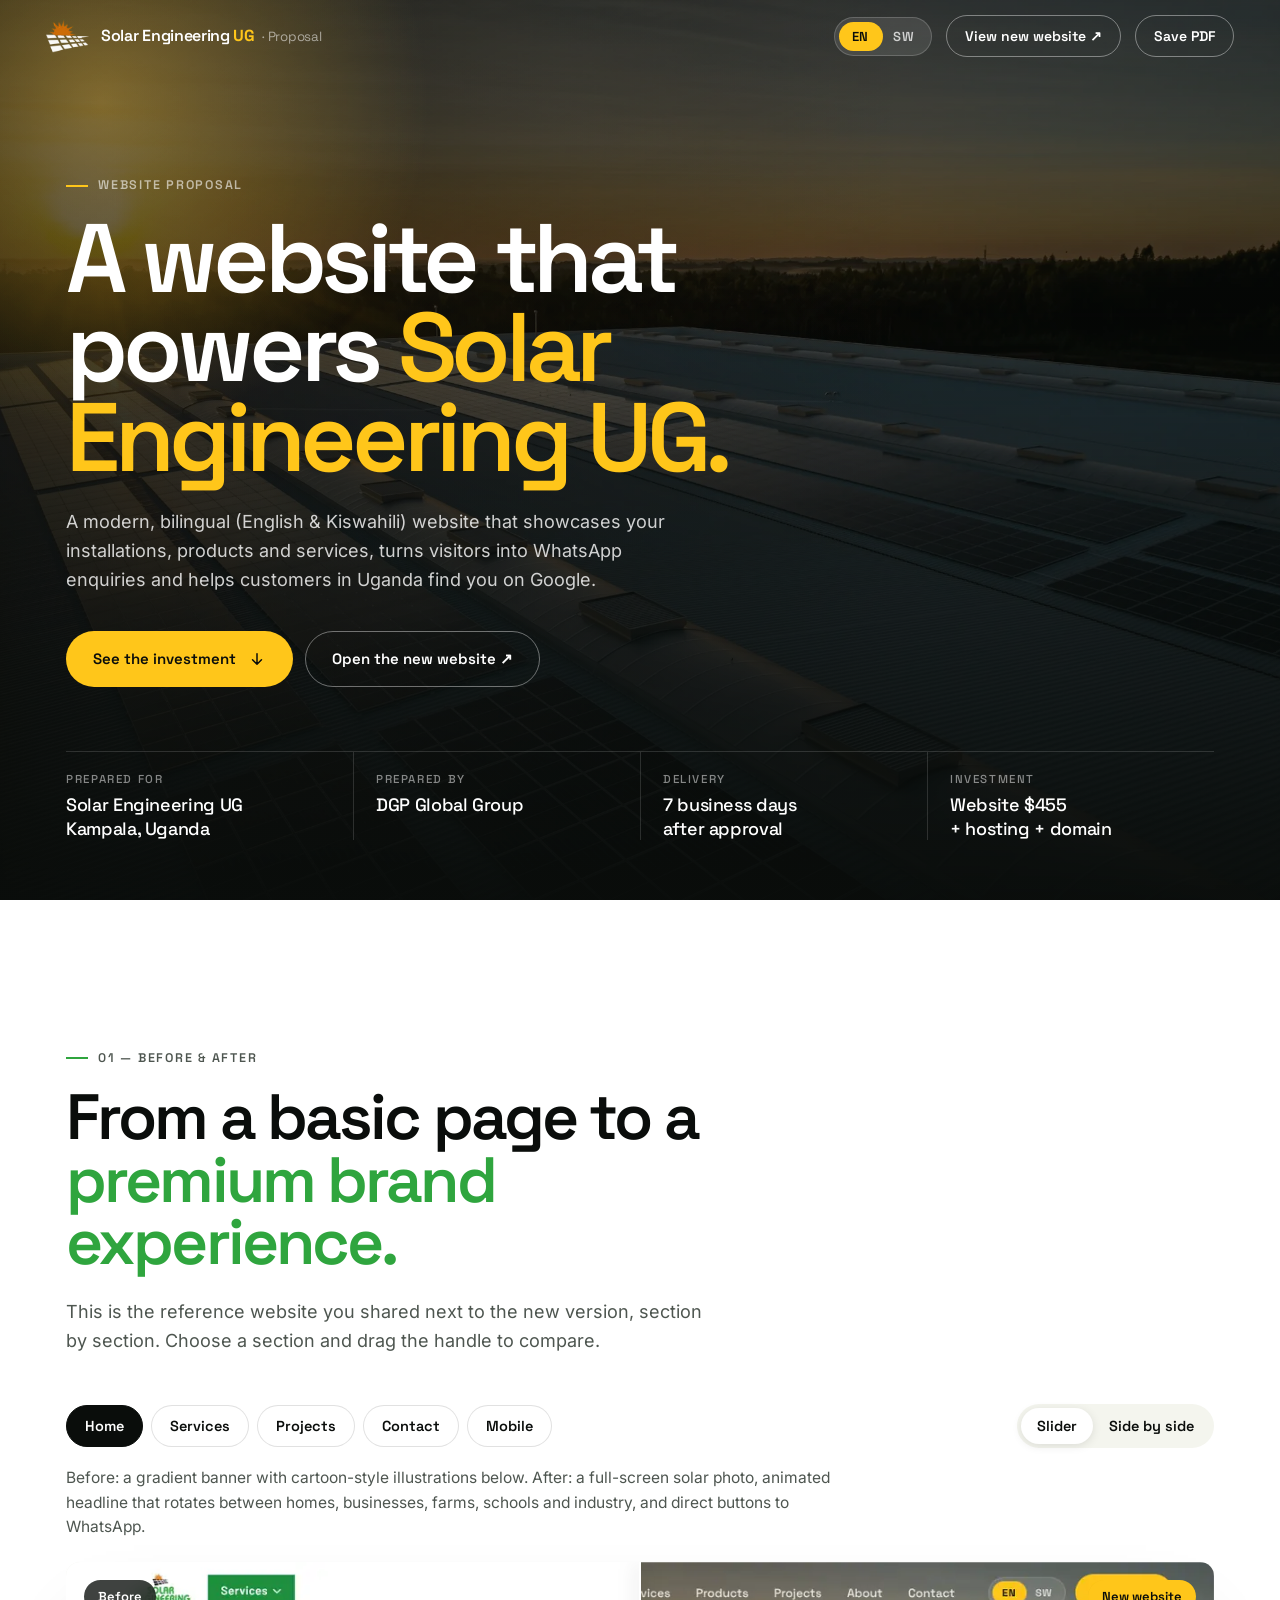
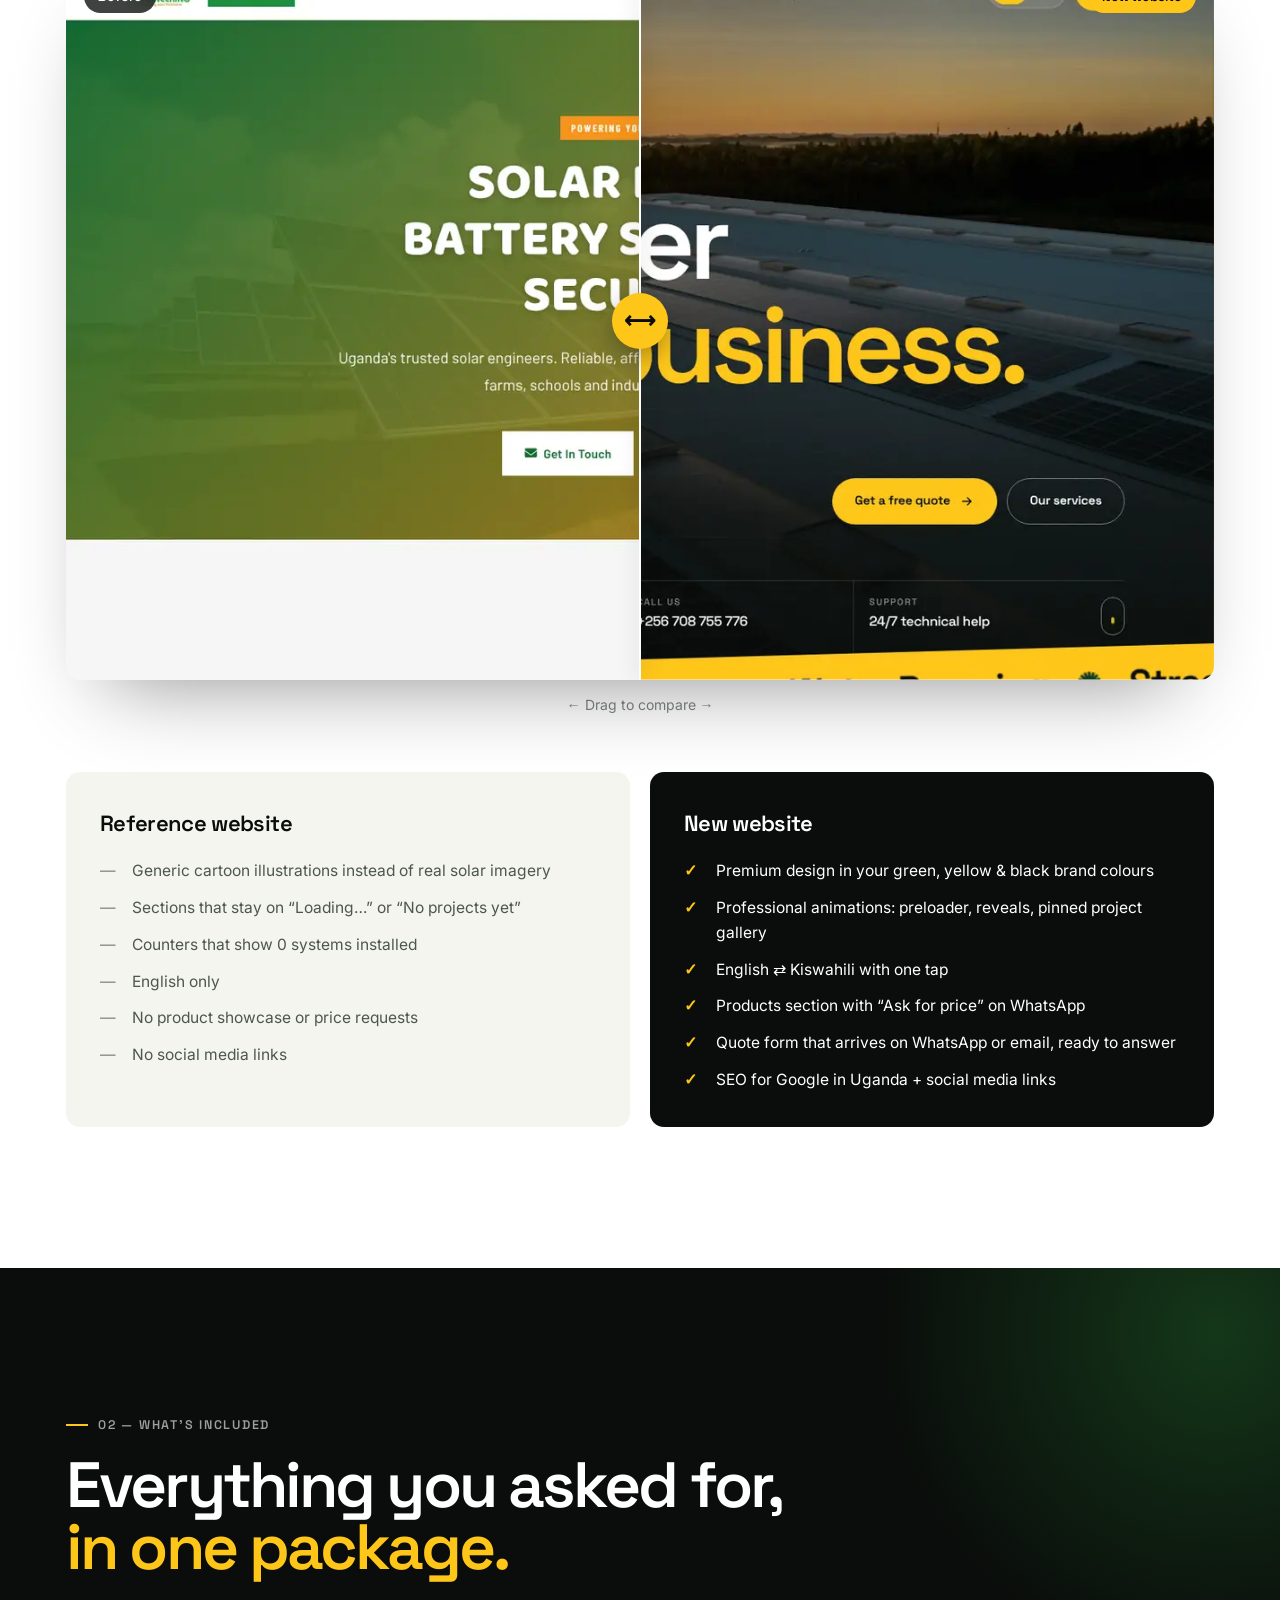
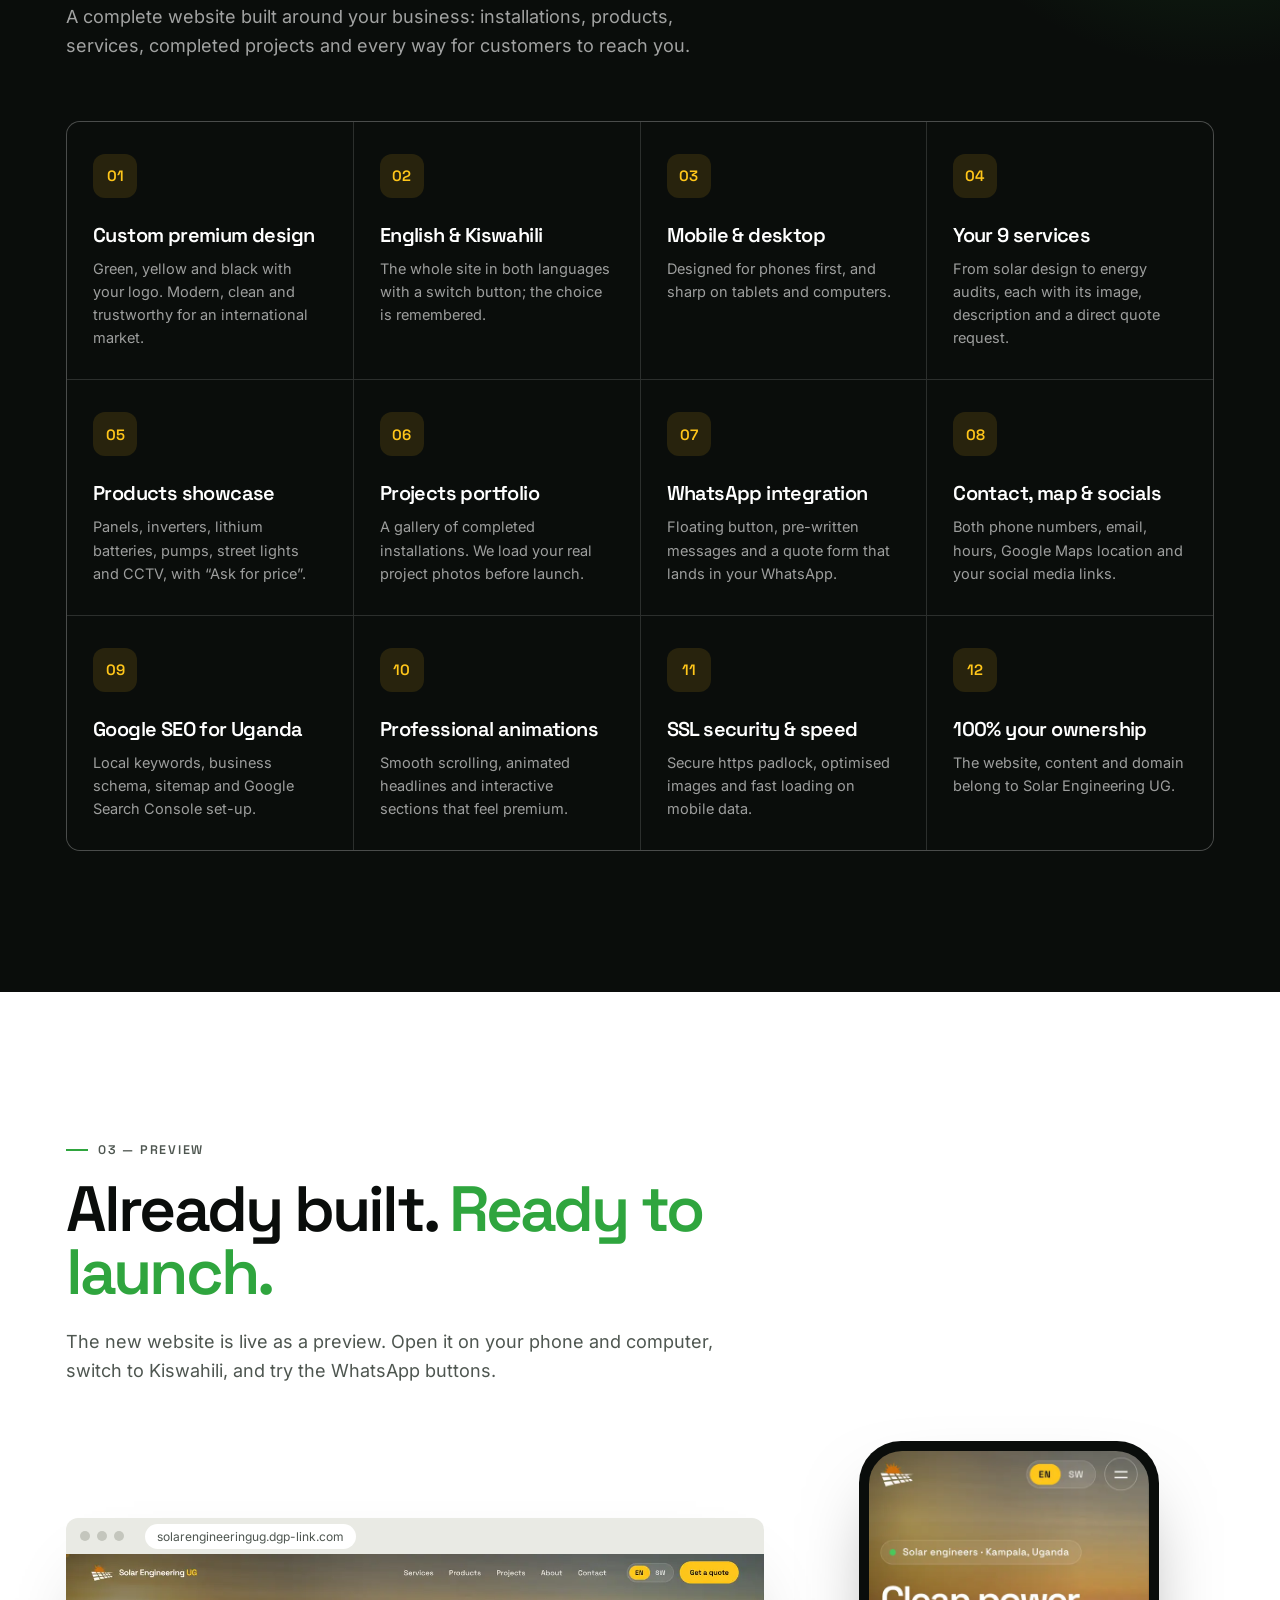
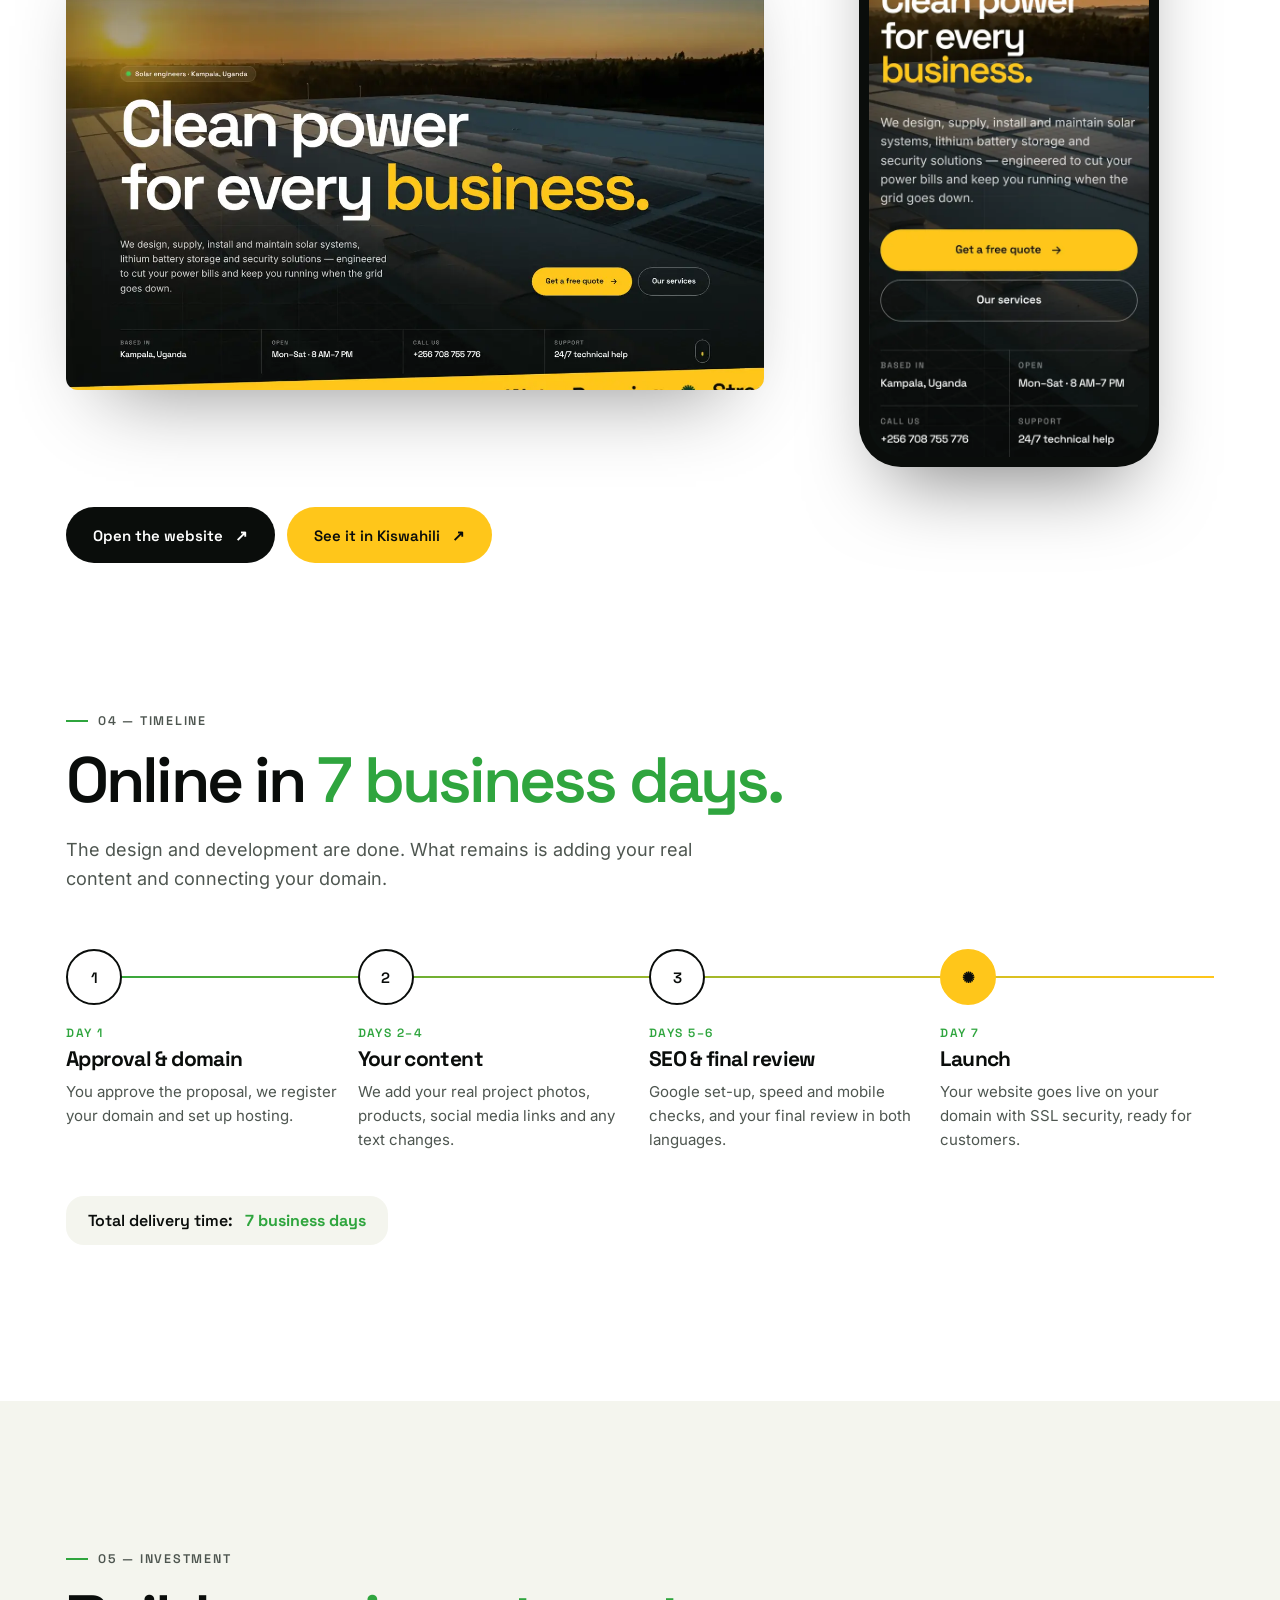
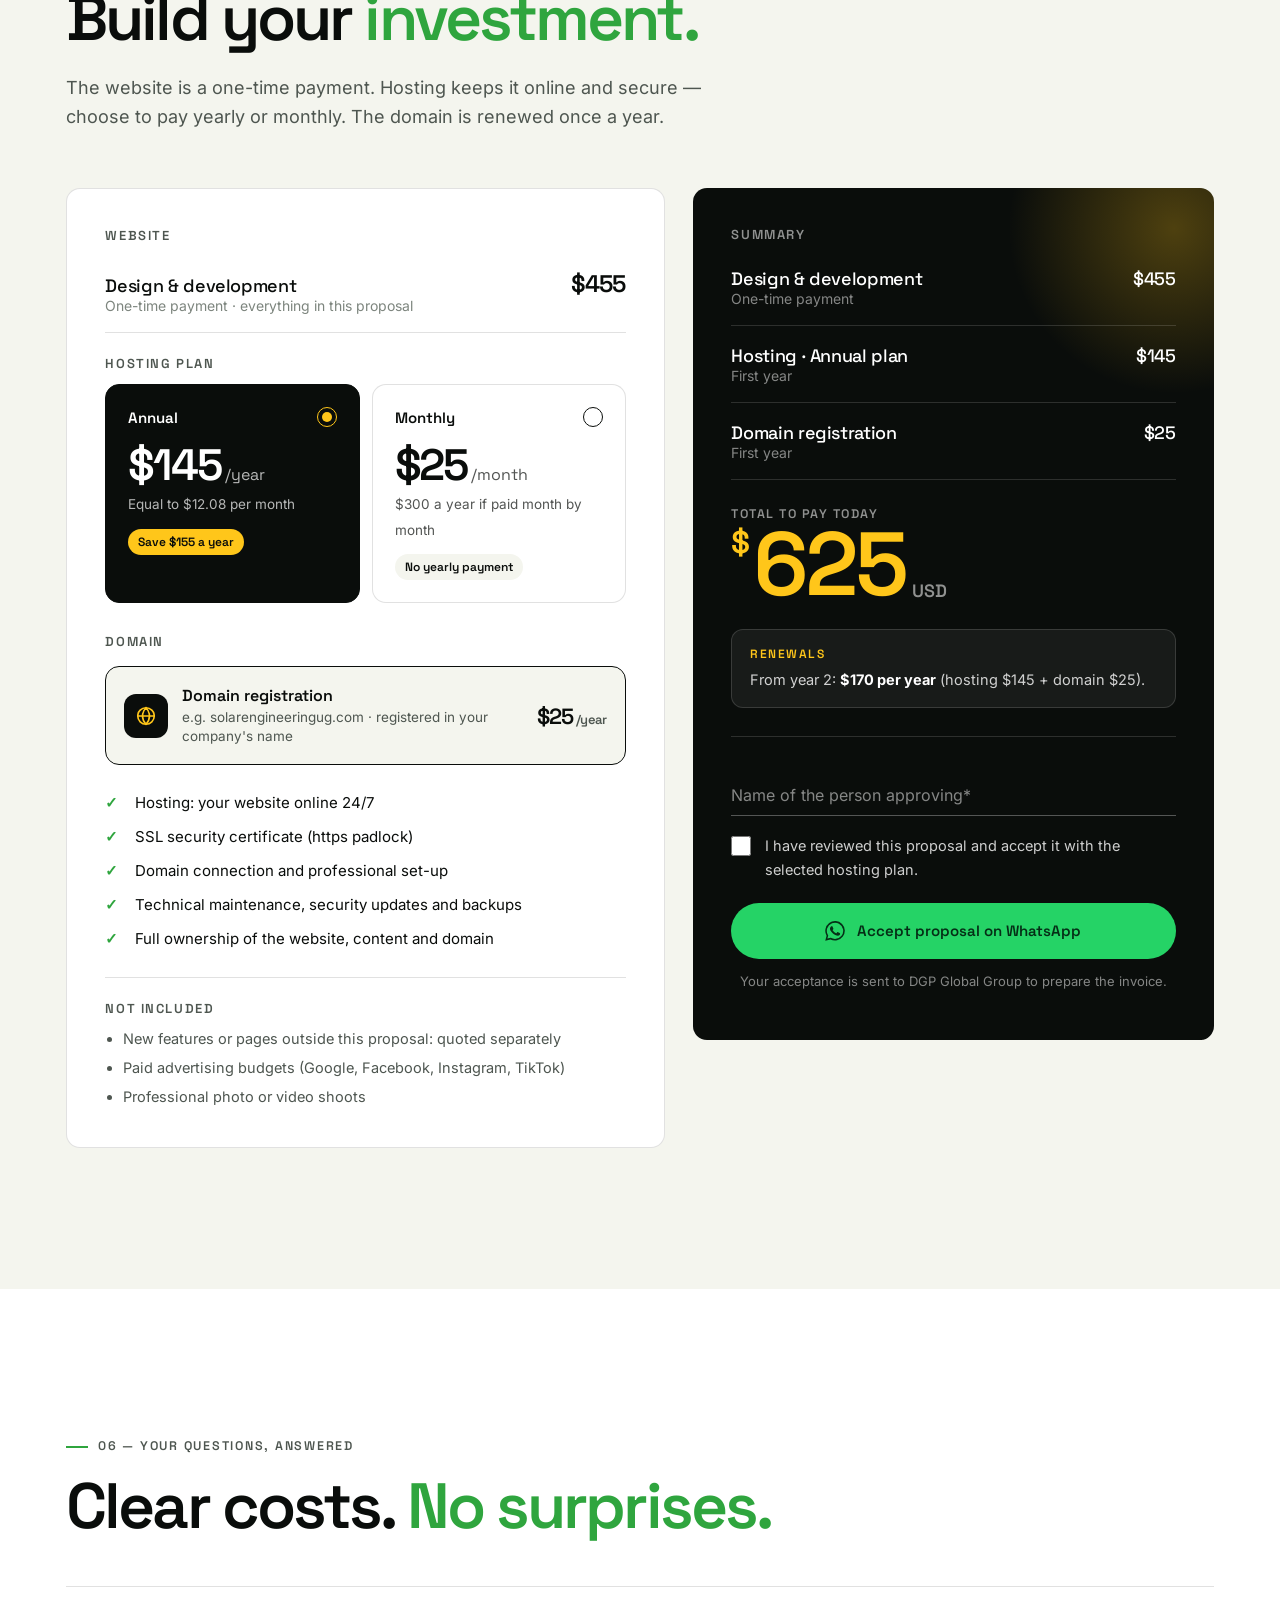
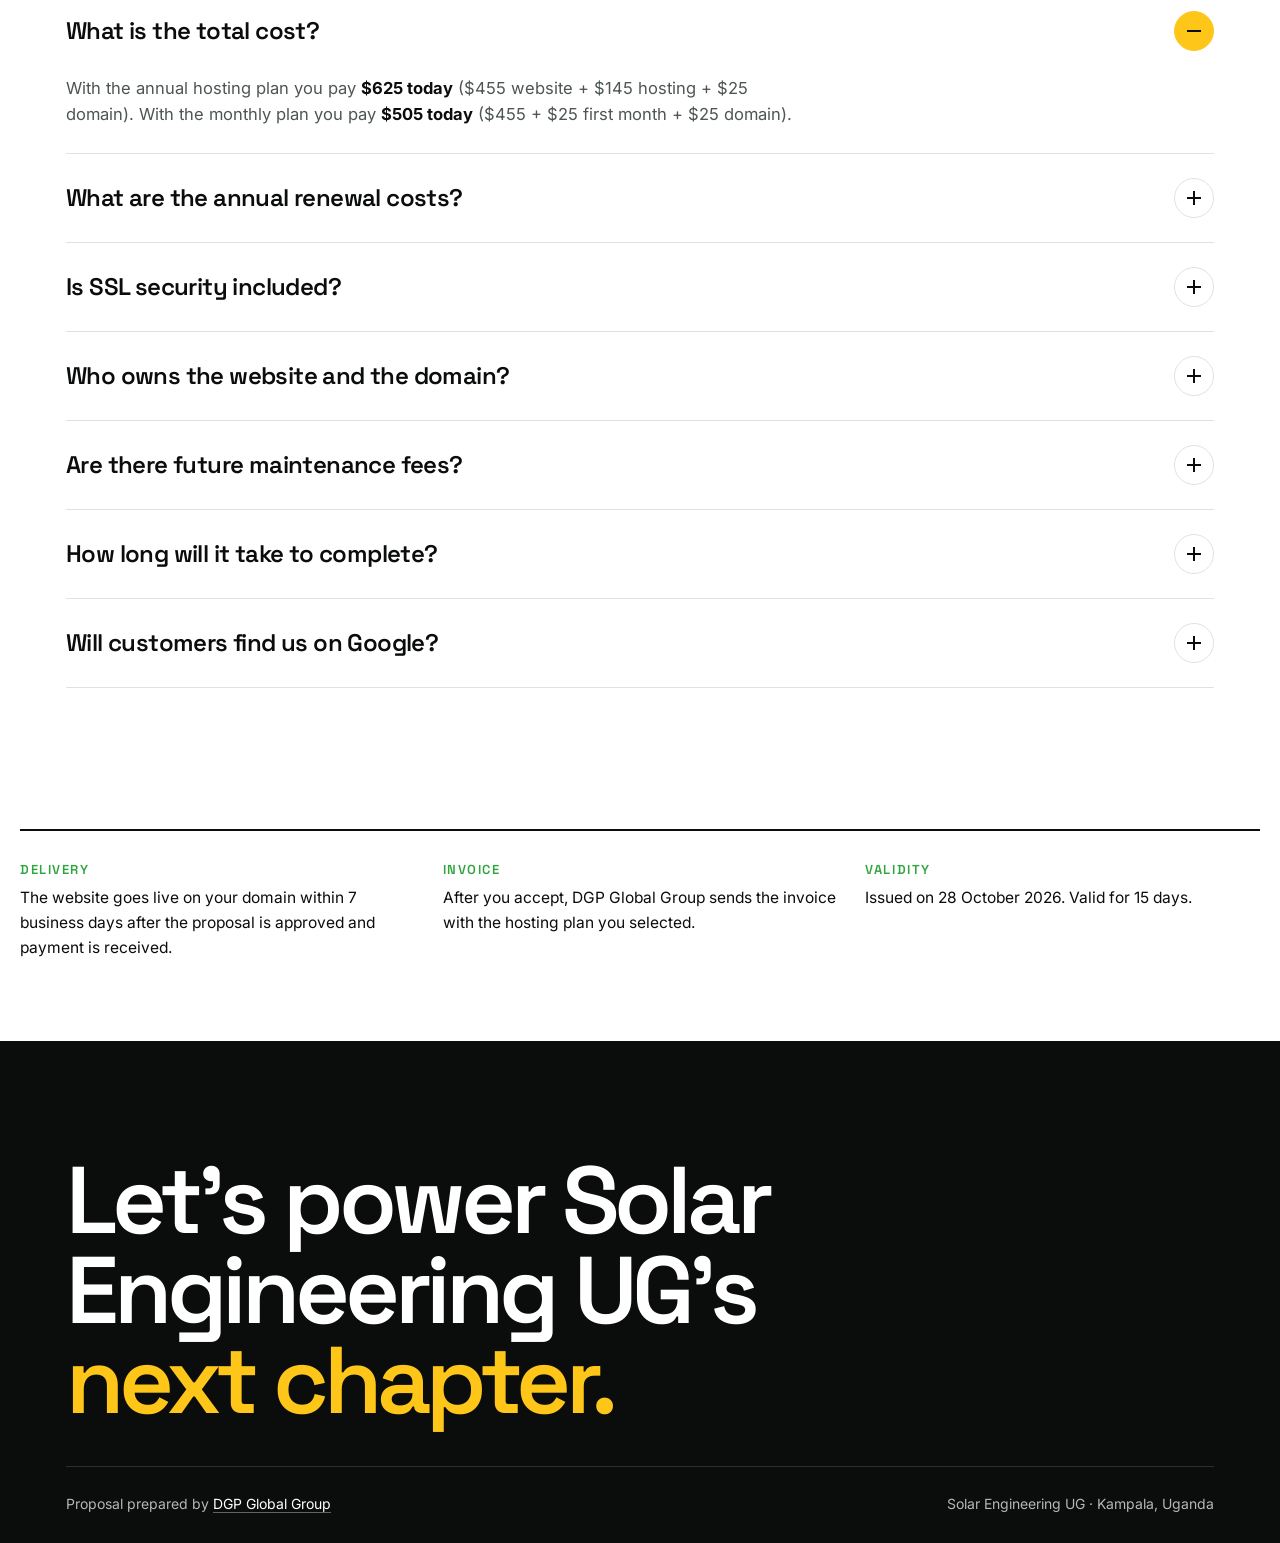
==== propuesta/index.html @ 261424a2 "Build bilingual Solar Engineering UG website and proposal - New EN/SW website: GSAP + Lenis animatio" ====
<!DOCTYPE html>
<html lang="en">
<head>
  <meta charset="utf-8" />
  <meta name="viewport" content="width=device-width, initial-scale=1" />
  <title>Website Proposal | Solar Engineering UG</title>
  <meta name="description" content="Website proposal prepared by DGP Global Group for Solar Engineering UG: design, development, hosting, domain and SSL." />
  <meta name="robots" content="noindex, nofollow" />
  <meta name="theme-color" content="#0a0d0b" />

  <meta property="og:type" content="website" />
  <meta property="og:title" content="Website Proposal — Solar Engineering UG" />
  <meta property="og:description" content="Prepared by DGP Global Group. New bilingual website + hosting + domain." />
  <meta property="og:url" content="https://solarengineeringug.dgp-link.com/propuesta/" />
  <meta property="og:image" content="https://solarengineeringug.dgp-link.com/assets/img/og-image.jpg" />
  <meta property="og:image:width" content="1200" />
  <meta property="og:image:height" content="630" />
  <meta name="twitter:card" content="summary_large_image" />

  <link rel="icon" type="image/png" href="../assets/img/favicon.png" />
  <link rel="preload" as="font" type="font/woff2" href="../assets/fonts/space-grotesk.woff2" crossorigin />
  <link rel="preload" as="font" type="font/woff2" href="../assets/fonts/inter.woff2" crossorigin />
  <style>
    @font-face { font-family: "Space Grotesk"; font-style: normal; font-weight: 300 700; font-display: swap; src: url("../assets/fonts/space-grotesk.woff2") format("woff2"); }
    @font-face { font-family: "Inter"; font-style: normal; font-weight: 100 900; font-display: swap; src: url("../assets/fonts/inter.woff2") format("woff2"); }

    :root {
      --ink: #0a0d0b; --ink-2: #141a15; --green: #2fa53e; --green-l: #47c95a; --green-d: #0d3a20;
      --sun: #ffc61a; --paper: #f4f5ee; --white: #fff; --grey: #7d857e; --grey-d: #4e5650;
      --line: rgba(10,13,11,.12); --line-l: rgba(255,255,255,.14);
      --display: "Space Grotesk", "Helvetica Neue", Arial, sans-serif;
      --sans: "Inter", "Helvetica Neue", Arial, sans-serif;
      --ease: cubic-bezier(.22,1,.36,1); --ease-io: cubic-bezier(.76,0,.24,1);
      --gutter: clamp(16px, 3.6vw, 60px); --radius: 14px;
    }
    *, *::before, *::after { box-sizing: border-box; }
    html { scroll-behavior: smooth; -webkit-text-size-adjust: 100%; overflow-x: clip; }
    body { margin: 0; font-family: var(--sans); font-size: 16px; line-height: 1.6; color: var(--ink); background: var(--white); -webkit-font-smoothing: antialiased; overflow-x: clip; }
    img { display: block; max-width: 100%; height: auto; }
    a { color: inherit; text-decoration: none; }
    button { font: inherit; color: inherit; }
    h1, h2, h3, h4 { font-family: var(--display); }
    em { font-style: normal; color: var(--green); }
    ::selection { background: var(--sun); color: var(--ink); }
    :focus-visible { outline: 2px solid var(--sun); outline-offset: 3px; }
    .container { max-width: 1240px; margin: 0 auto; padding: 0 var(--gutter); }
    section { padding: clamp(90px, 11vw, 160px) 0; }
    .label { display: inline-flex; align-items: center; gap: 10px; margin: 0 0 22px; font: 600 12.5px/1 var(--display); letter-spacing: .14em; text-transform: uppercase; color: var(--grey-d); }
    .label::before { content: ""; width: 22px; height: 2px; background: var(--green); }
    .label--light { color: rgba(255,255,255,.6); }
    .label--light::before { background: var(--sun); }
    .h2 { font-weight: 600; font-size: clamp(38px, 5vw, 74px); line-height: .98; letter-spacing: -.045em; margin: 0 0 24px; max-width: 18ch; }
    .sub { color: var(--grey-d); font-size: 18px; max-width: 60ch; margin: 0; }

    /* buttons */
    .btn { position: relative; display: inline-flex; align-items: center; justify-content: center; gap: 12px; height: 56px; padding: 0 26px; border-radius: 999px; border: 1.5px solid transparent; background: transparent; font: 600 15px/1 var(--display); cursor: pointer; overflow: hidden; isolation: isolate; white-space: nowrap; transition: color .5s var(--ease), border-color .5s; }
    .btn::before { content: ""; position: absolute; left: 50%; top: 100%; width: 170%; aspect-ratio: 1; border-radius: 50%; background: var(--fill); transform: translate(-50%, 0) scale(0); z-index: -1; transition: transform .7s var(--ease); }
    .btn:hover::before, .btn:focus-visible::before { transform: translate(-50%, -50%) scale(1); }
    .btn svg { width: 18px; height: 18px; fill: none; stroke: currentColor; stroke-width: 2; stroke-linecap: round; stroke-linejoin: round; }
    .btn--sun { background: var(--sun); color: var(--ink); --fill: var(--white); }
    .btn--outline { color: var(--white); border-color: rgba(255,255,255,.4); --fill: var(--white); }
    .btn--outline:hover, .btn--outline:focus-visible { color: var(--ink); }
    .btn--dark { background: var(--ink); color: var(--white); --fill: var(--green); }
    .btn--wa { background: #25d366; color: #052e16; --fill: #fff; }
    .btn--wa svg { fill: currentColor; stroke: none; width: 20px; height: 20px; }

    /* top bar */
    .bar { position: fixed; inset: 0 0 auto 0; z-index: 50; height: 72px; display: flex; align-items: center; gap: 14px; padding: 0 var(--gutter); color: var(--white); transition: background .4s, box-shadow .4s; }
    .bar.is-solid { background: rgba(10,13,11,.9); backdrop-filter: blur(14px); -webkit-backdrop-filter: blur(14px); box-shadow: 0 1px 0 rgba(255,255,255,.08); }
    .bar__brand { display: flex; align-items: center; gap: 12px; margin-right: auto; font: 600 16px/1 var(--display); letter-spacing: -.02em; white-space: nowrap; }
    .bar__brand img { height: 34px; width: auto; }
    .bar__brand b { color: var(--sun); }
    .bar__brand small { font-weight: 400; color: rgba(255,255,255,.55); margin-left: 4px; }
    .bar__link { font: 600 14px var(--display); padding: 11px 18px; border-radius: 999px; border: 1px solid rgba(255,255,255,.4); background: transparent; color: var(--white); cursor: pointer; transition: background .3s, color .3s; }
    .bar__link:hover { background: var(--white); color: var(--ink); }
    .lang { position: relative; display: inline-flex; padding: 4px; border-radius: 999px; background: rgba(255,255,255,.1); border: 1px solid rgba(255,255,255,.18); }
    .lang__btn { position: relative; z-index: 1; border: 0; background: none; padding: 8px 12px; min-width: 42px; font: 600 13px/1 var(--display); letter-spacing: .06em; color: rgba(255,255,255,.75); cursor: pointer; transition: color .4s; }
    .lang__btn.is-active { color: var(--ink); }
    .lang__pill { position: absolute; top: 4px; bottom: 4px; left: 4px; width: calc(50% - 4px); border-radius: 999px; background: var(--sun); transition: transform .6s var(--ease); }
    .lang[data-active="sw"] .lang__pill { transform: translateX(100%); }
    .curtain { position: fixed; inset: 0; z-index: 90; background: var(--sun); transform: scaleY(0); transform-origin: bottom; pointer-events: none; transition: transform .55s var(--ease-io); }
    .curtain.is-on { transform: scaleY(1); }
    .curtain.is-off { transform-origin: top; }

    /* hero */
    .hero { position: relative; min-height: 100vh; min-height: 100svh; padding: 150px 0 60px; color: var(--white); background: var(--ink); overflow: hidden; display: flex; align-items: flex-end; }
    .hero__bg { position: absolute; inset: 0; }
    .hero__bg img { width: 100%; height: 100%; object-fit: cover; opacity: .55; transform: scale(1.15); animation: heroIn 2.6s var(--ease) forwards; }
    @keyframes heroIn { to { transform: scale(1); } }
    .hero__bg::after { content: ""; position: absolute; inset: 0; background: linear-gradient(180deg, rgba(10,13,11,.55), rgba(10,13,11,.25) 35%, rgba(10,13,11,.96)), linear-gradient(90deg, rgba(10,13,11,.6), transparent 70%); }
    .hero__glow { position: absolute; width: 60vmax; aspect-ratio: 1; left: -22vmax; top: -22vmax; border-radius: 50%; background: radial-gradient(circle, rgba(255,190,40,.4), transparent 60%); mix-blend-mode: screen; animation: glow 7s ease-in-out infinite alternate; }
    @keyframes glow { to { transform: scale(1.12) translate(4%, 3%); } }
    .hero .container { position: relative; width: 100%; }
    .hero h1 { margin: 0 0 26px; font-weight: 600; font-size: clamp(44px, 7.6vw, 124px); line-height: .92; letter-spacing: -.055em; max-width: 14ch; }
    .hero h1 em { color: var(--sun); }
    .hero__lead { max-width: 600px; font-size: 18px; color: rgba(255,255,255,.8); margin: 0 0 36px; }
    .hero__actions { display: flex; flex-wrap: wrap; gap: 12px; margin-bottom: 64px; }
    .meta { display: grid; grid-template-columns: repeat(4, 1fr); border-top: 1px solid var(--line-l); }
    .meta div { padding: 22px 22px 0 0; }
    .meta div + div { padding-left: 22px; border-left: 1px solid var(--line-l); }
    .meta small { display: block; font: 500 11.5px/1 var(--display); letter-spacing: .14em; text-transform: uppercase; color: rgba(255,255,255,.5); margin-bottom: 8px; }
    .meta strong { font: 500 18px/1.3 var(--display); letter-spacing: -.02em; display: block; }
    .hero [data-in] { opacity: 0; transform: translateY(40px); animation: rise 1.2s var(--ease) forwards; animation-delay: var(--d, 0s); }
    @keyframes rise { to { opacity: 1; transform: none; } }

    /* reveal */
    .js .rv { opacity: 0; transform: translateY(46px); transition: opacity 1.1s var(--ease), transform 1.1s var(--ease); transition-delay: var(--d, 0s); }
    .js .rv.is-in { opacity: 1; transform: none; }

    /* before / after */
    .cmp { margin-top: 48px; }
    .cmp__bar { display: flex; flex-wrap: wrap; justify-content: space-between; align-items: center; gap: 16px; margin-bottom: 18px; }
    .tabs { display: flex; flex-wrap: wrap; gap: 8px; }
    .tab, .mode__btn { font: 600 14.5px var(--display); padding: 11px 18px; border-radius: 999px; border: 1px solid var(--line); background: var(--white); color: var(--ink); cursor: pointer; transition: background .3s, color .3s, border-color .3s; }
    .tab:hover, .mode__btn:hover { border-color: var(--ink); }
    .tab.is-active { background: var(--ink); color: var(--white); border-color: var(--ink); }
    .mode { display: inline-flex; padding: 4px; border-radius: 999px; background: var(--paper); }
    .mode__btn { border: 0; background: transparent; padding: 9px 16px; }
    .mode__btn.is-active { background: var(--white); box-shadow: 0 2px 10px rgba(0,0,0,.1); }
    .mode__btn[disabled] { opacity: .35; cursor: not-allowed; }
    .cmp__note { margin: 0 0 22px; color: var(--grey-d); font-size: 15.5px; max-width: 80ch; min-height: 3.2em; }
    .stage .duo, .stage .ba, .stage .phones { display: none; }
    .stage[data-mode="slide"] .ba { display: block; }
    .stage[data-mode="duo"] .duo, .stage[data-mode="movil"] .phones { display: grid; }
    .ba { position: relative; border-radius: var(--radius); overflow: hidden; aspect-ratio: 16 / 10; background: var(--paper); box-shadow: 0 40px 80px -40px rgba(0,0,0,.45); user-select: none; touch-action: pan-y; }
    .ba img { position: absolute; inset: 0; width: 100%; height: 100%; object-fit: cover; object-position: top; pointer-events: none; }
    .ba__after { clip-path: inset(0 0 0 var(--pos, 50%)); }
    .ba__handle { position: absolute; top: 0; bottom: 0; left: var(--pos, 50%); width: 2px; background: var(--white); transform: translateX(-1px); pointer-events: none; box-shadow: 0 0 20px rgba(0,0,0,.4); }
    .ba__handle::after { content: "⟷"; position: absolute; top: 50%; left: 50%; width: 56px; height: 56px; border-radius: 50%; background: var(--sun); color: var(--ink); display: grid; place-items: center; font-size: 22px; font-weight: 700; transform: translate(-50%, -50%); box-shadow: 0 8px 24px rgba(0,0,0,.3); }
    .ba__tag { position: absolute; top: 18px; padding: 8px 14px; border-radius: 999px; font: 600 13px var(--display); background: rgba(10,13,11,.78); color: var(--white); backdrop-filter: blur(8px); -webkit-backdrop-filter: blur(8px); }
    .ba__tag--l { left: 18px; } .ba__tag--r { right: 18px; background: var(--sun); color: var(--ink); }
    .ba input { position: absolute; inset: 0; width: 100%; height: 100%; opacity: 0; cursor: ew-resize; margin: 0; }
    .ba input:focus-visible + .ba__handle::after { outline: 3px solid var(--ink); outline-offset: 3px; }
    .ba__hint { text-align: center; color: var(--grey); font-size: 14px; margin: 14px 0 0; }
    .duo { grid-template-columns: 1fr 1fr; gap: 20px; }
    .shot { margin: 0; }
    .shot figcaption { display: flex; align-items: center; gap: 10px; font: 600 14px var(--display); margin-bottom: 10px; }
    .pill { font: 600 11.5px var(--display); letter-spacing: .08em; text-transform: uppercase; padding: 5px 11px; border-radius: 999px; background: var(--paper); color: var(--grey-d); }
    .pill--new { background: var(--sun); color: var(--ink); }
    .shot__frame { border-radius: var(--radius); overflow: hidden; border: 1px solid var(--line); box-shadow: 0 30px 60px -35px rgba(0,0,0,.45); background: var(--paper); }
    .stage img[data-before], .stage img[data-after] { transition: opacity .3s ease; }
    .stage.is-swapping img[data-before], .stage.is-swapping img[data-after] { opacity: 0; }
    .phones { grid-template-columns: 1fr 1fr; gap: 28px; max-width: 700px; margin: 0 auto; }
    .phones figcaption { justify-content: center; }
    .phone { width: min(300px, 100%); margin: 0 auto; border-radius: 42px; padding: 10px; background: var(--ink); box-shadow: 0 40px 80px -30px rgba(0,0,0,.5); }
    .phone img { border-radius: 33px; width: 100%; }

    .compare { display: grid; grid-template-columns: 1fr 1fr; gap: 20px; margin-top: 56px; }
    .compare__col { padding: 34px; border-radius: var(--radius); }
    .compare__col--old { background: var(--paper); }
    .compare__col--new { background: var(--ink); color: var(--white); }
    .compare h3 { margin: 0 0 18px; font-size: 22px; font-weight: 600; letter-spacing: -.03em; }
    .compare ul { list-style: none; margin: 0; padding: 0; display: grid; gap: 12px; }
    .compare li { display: grid; grid-template-columns: 22px 1fr; gap: 10px; font-size: 15.5px; }
    .compare__col--old li { color: var(--grey-d); }
    .compare__col--old li::before { content: "—"; color: var(--grey); }
    .compare__col--new li::before { content: "✓"; font-weight: 700; color: var(--sun); }

    /* includes */
    .inc { background: var(--ink); color: var(--white); position: relative; overflow: hidden; }
    .inc::before { content: ""; position: absolute; width: 60vmax; aspect-ratio: 1; right: -25vmax; top: -25vmax; border-radius: 50%; background: radial-gradient(circle, rgba(47,165,62,.28), transparent 62%); pointer-events: none; }
    .inc .sub { color: rgba(255,255,255,.62); }
    .inc .h2 em { color: var(--sun); }
    .inc__grid { position: relative; display: grid; grid-template-columns: repeat(4, 1fr); gap: 1px; margin-top: 60px; background: var(--line-l); border: 1px solid var(--line-l); border-radius: var(--radius); overflow: hidden; }
    .inc__item { background: var(--ink); padding: 32px 26px 30px; position: relative; transition: background .5s var(--ease); }
    .inc__item:hover { background: #121a14; }
    .inc__item b { display: inline-grid; place-items: center; width: 44px; height: 44px; margin-bottom: 26px; border-radius: 12px; background: rgba(255,198,26,.12); color: var(--sun); font: 600 15px var(--display); transition: background .4s, color .4s, transform .6s var(--ease); }
    .inc__item:hover b { background: var(--sun); color: var(--ink); transform: rotate(-8deg) scale(1.08); }
    .inc__item h3 { margin: 0 0 10px; font-size: 20px; font-weight: 600; letter-spacing: -.03em; line-height: 1.15; }
    .inc__item p { margin: 0; color: rgba(255,255,255,.6); font-size: 14.5px; }

    /* preview */
    .pv__grid { display: grid; grid-template-columns: 1.7fr 1fr; gap: 40px; align-items: center; margin-top: 56px; }
    .browser { border-radius: 12px; overflow: hidden; background: #e9eae4; box-shadow: 0 40px 80px -40px rgba(0,0,0,.45); }
    .browser__top { height: 36px; display: flex; align-items: center; gap: 7px; padding: 0 14px; }
    .browser__top i { width: 10px; height: 10px; border-radius: 50%; background: #c4c6bd; }
    .browser__top span { margin-left: 14px; font-size: 12px; color: var(--grey-d); background: var(--white); padding: 3px 12px; border-radius: 999px; overflow: hidden; text-overflow: ellipsis; white-space: nowrap; }
    .pv__links { display: flex; flex-wrap: wrap; gap: 12px; margin-top: 40px; }

    /* timeline */
    .tl { list-style: none; margin: 56px 0 0; padding: 0; display: grid; grid-template-columns: repeat(4, 1fr); gap: 18px; position: relative; }
    .tl::before { content: ""; position: absolute; left: 0; right: 0; top: 27px; height: 2px; background: var(--line); }
    .tl::after { content: ""; position: absolute; left: 0; right: 0; top: 27px; height: 2px; background: linear-gradient(90deg, var(--green), var(--sun)); transform: scaleX(0); transform-origin: left; transition: transform 2.2s var(--ease) .3s; }
    .tl.is-in::after { transform: scaleX(1); }
    .tl li { position: relative; }
    .tl__dot { position: relative; z-index: 1; display: grid; place-items: center; width: 56px; height: 56px; border-radius: 50%; background: var(--white); border: 2px solid var(--ink); font: 600 15px var(--display); margin-bottom: 22px; }
    .tl li:last-child .tl__dot { background: var(--sun); border-color: var(--sun); }
    .tl small { display: block; font: 600 12px/1 var(--display); letter-spacing: .12em; text-transform: uppercase; color: var(--green); margin-bottom: 8px; }
    .tl h3 { margin: 0 0 8px; font-size: 21px; letter-spacing: -.03em; line-height: 1.15; }
    .tl p { margin: 0; color: var(--grey-d); font-size: 15px; }
    .tl__total { display: inline-flex; flex-wrap: wrap; align-items: center; gap: 4px 12px; margin-top: 44px; padding: 14px 22px; border-radius: 18px; background: var(--paper); font: 600 16px var(--display); }
    .tl__total b { color: var(--green); }

    /* pricing */
    .price { background: var(--paper); }
    .price__grid { display: grid; grid-template-columns: 1.15fr 1fr; gap: 28px; margin-top: 56px; align-items: start; }
    .card { background: var(--white); border-radius: var(--radius); padding: clamp(24px, 3vw, 40px); border: 1px solid var(--line); }
    .card h3 { margin: 0 0 6px; font: 600 13px var(--display); letter-spacing: .12em; text-transform: uppercase; color: var(--grey-d); }
    .card h3.mt { margin-top: 30px; }
    .line-item { display: flex; justify-content: space-between; align-items: baseline; gap: 20px; padding: 18px 0; border-bottom: 1px solid var(--line); }
    .line-item strong { font: 600 24px var(--display); letter-spacing: -.03em; white-space: nowrap; }
    .line-item > span { font: 500 18px var(--display); letter-spacing: -.02em; }
    .line-item span small { display: block; font-family: var(--sans); color: var(--grey); font-size: 14px; letter-spacing: 0; font-weight: 400; }
    .plans { display: grid; grid-template-columns: 1fr 1fr; gap: 12px; margin: 22px 0 10px; border: 0; padding: 0; min-width: 0; }
    .plans legend { font: 600 13px var(--display); letter-spacing: .12em; text-transform: uppercase; color: var(--grey-d); margin-bottom: 12px; padding: 0; }
    .plan { position: relative; cursor: pointer; }
    .plan input { position: absolute; opacity: 0; pointer-events: none; }
    .plan__box { display: block; height: 100%; padding: 22px; border-radius: var(--radius); border: 1.5px solid var(--line); background: var(--white); transition: border-color .3s, background .3s, color .3s, transform .4s var(--ease); }
    .plan:hover .plan__box { border-color: var(--ink); transform: translateY(-3px); }
    .plan input:checked + .plan__box { background: var(--ink); color: var(--white); border-color: var(--ink); }
    .plan input:focus-visible + .plan__box { outline: 3px solid var(--sun); outline-offset: 3px; }
    .plan__name { display: flex; justify-content: space-between; align-items: center; gap: 8px; font: 600 15px var(--display); }
    .plan__radio { width: 20px; height: 20px; border-radius: 50%; border: 1.5px solid currentColor; display: grid; place-items: center; flex: none; }
    .plan input:checked + .plan__box .plan__radio { border-color: var(--sun); }
    .plan input:checked + .plan__box .plan__radio::after { content: ""; width: 10px; height: 10px; border-radius: 50%; background: var(--sun); }
    .plan__price { display: block; margin: 16px 0 4px; font: 600 44px/1 var(--display); letter-spacing: -.05em; }
    .plan__price small { font-size: 16px; letter-spacing: 0; font-weight: 400; opacity: .7; }
    .plan__note { font-size: 13.5px; opacity: .7; }
    .plan__badge { display: inline-block; margin-top: 12px; font: 600 12px var(--display); padding: 5px 10px; border-radius: 999px; background: var(--paper); color: var(--ink); }
    .plan input:checked + .plan__box .plan__badge { background: var(--sun); }
    .domain { display: grid; grid-template-columns: 44px 1fr auto; gap: 14px; align-items: center; margin: 16px 0 6px; padding: 18px; border-radius: var(--radius); border: 1.5px solid var(--ink); background: var(--paper); }
    .domain__ico { width: 44px; height: 44px; border-radius: 12px; background: var(--ink); color: var(--sun); display: grid; place-items: center; }
    .domain__ico svg { width: 22px; height: 22px; fill: none; stroke: currentColor; stroke-width: 1.8; }
    .domain b { display: block; font: 600 16px var(--display); }
    .domain small { display: block; color: var(--grey-d); font-size: 13.5px; line-height: 1.4; margin-top: 2px; }
    .domain strong { font: 600 22px var(--display); letter-spacing: -.03em; white-space: nowrap; }
    .domain strong small { display: inline; font-size: 13px; color: var(--grey-d); }
    .incl { list-style: none; margin: 26px 0 0; padding: 0; display: grid; gap: 10px; }
    .incl li { display: grid; grid-template-columns: 22px 1fr; gap: 8px; font-size: 15px; }
    .incl li::before { content: "✓"; font-weight: 700; color: var(--green); }
    .notinc { margin-top: 26px; padding-top: 22px; border-top: 1px solid var(--line); }
    .notinc h4 { margin: 0 0 10px; font: 600 13px var(--display); letter-spacing: .12em; text-transform: uppercase; color: var(--grey-d); }
    .notinc ul { margin: 0; padding-left: 18px; color: var(--grey-d); font-size: 14.5px; display: grid; gap: 6px; }

    .summary { position: sticky; top: 96px; background: var(--ink); color: var(--white); border: 0; overflow: hidden; }
    .summary::before { content: ""; position: absolute; width: 360px; aspect-ratio: 1; right: -140px; top: -140px; border-radius: 50%; background: radial-gradient(circle, rgba(255,198,26,.28), transparent 65%); pointer-events: none; }
    .summary h3 { color: rgba(255,255,255,.55); position: relative; }
    .summary .line-item { border-color: var(--line-l); position: relative; }
    .summary .line-item span small { color: rgba(255,255,255,.5); }
    .total { padding: 26px 0 8px; position: relative; }
    .total small { display: block; font: 600 12.5px var(--display); letter-spacing: .12em; text-transform: uppercase; color: rgba(255,255,255,.55); }
    .total__num { display: flex; align-items: flex-start; font: 600 clamp(64px, 7vw, 108px)/.95 var(--display); letter-spacing: -.06em; font-variant-numeric: tabular-nums; color: var(--sun); }
    .total__num sup { font-size: .35em; margin: .2em .08em 0 0; letter-spacing: 0; }
    .total__num span.usd { font-size: .2em; letter-spacing: 0; margin: auto 0 .45em .4em; color: rgba(255,255,255,.55); }
    .renew { margin: 14px 0 0; padding: 16px 18px; border-radius: 12px; background: rgba(255,255,255,.06); border: 1px solid var(--line-l); font-size: 14.5px; color: rgba(255,255,255,.8); }
    .renew b { display: block; font: 600 12px var(--display); letter-spacing: .12em; text-transform: uppercase; color: var(--sun); margin-bottom: 6px; }
    .renew strong { color: var(--white); }

    .accept { margin-top: 28px; padding-top: 24px; border-top: 1px solid var(--line-l); position: relative; }
    .field { position: relative; margin-bottom: 18px; }
    .field input { width: 100%; border: 0; border-bottom: 1px solid rgba(255,255,255,.3); background: transparent; color: var(--white); font: 500 17px var(--sans); padding: 24px 0 10px; outline: none; border-radius: 0; }
    .field label { position: absolute; left: 0; top: 22px; color: rgba(255,255,255,.5); pointer-events: none; transform-origin: left; transition: transform .4s var(--ease), color .3s; }
    .field input:focus + label, .field input:not(:placeholder-shown) + label { transform: translateY(-20px) scale(.78); color: var(--sun); }
    .field::after { content: ""; position: absolute; left: 0; right: 0; bottom: 0; height: 2px; background: linear-gradient(90deg, var(--green), var(--sun)); transform: scaleX(0); transform-origin: left; transition: transform .6s var(--ease); }
    .field:focus-within::after { transform: scaleX(1); }
    .field.has-error input { border-color: #ff6b5b; }
    .check { display: grid; grid-template-columns: 22px 1fr; gap: 12px; align-items: start; font-size: 14.5px; color: rgba(255,255,255,.8); cursor: pointer; margin: 6px 0 22px; }
    .check input { width: 20px; height: 20px; accent-color: var(--sun); margin: 2px 0 0; cursor: pointer; }
    .accept .btn { width: 100%; }
    .accept__note { font-size: 13px; color: rgba(255,255,255,.5); text-align: center; margin: 12px 0 0; }
    .accept__ok { text-align: center; font-weight: 600; font-size: 14px; margin-top: 10px; color: var(--sun); }

    /* FAQ */
    .faq__list { margin-top: 48px; border-top: 1px solid var(--line); }
    .faq details { border-bottom: 1px solid var(--line); }
    .faq summary { list-style: none; display: flex; justify-content: space-between; align-items: center; gap: 20px; padding: 24px 0; cursor: pointer; font: 600 clamp(19px, 2vw, 24px)/1.25 var(--display); letter-spacing: -.025em; }
    .faq summary::-webkit-details-marker { display: none; }
    .faq summary i { flex: none; width: 40px; height: 40px; border-radius: 50%; border: 1px solid var(--line); position: relative; transition: background .4s, border-color .4s, transform .5s var(--ease); }
    .faq summary i::before, .faq summary i::after { content: ""; position: absolute; left: 50%; top: 50%; width: 14px; height: 2px; margin: -1px 0 0 -7px; background: currentColor; transition: transform .5s var(--ease); }
    .faq summary i::after { transform: rotate(90deg); }
    .faq details[open] summary i { background: var(--sun); border-color: var(--sun); transform: rotate(180deg); }
    .faq details[open] summary i::after { transform: rotate(0); }
    .faq summary:hover { color: var(--green); }
    .faq__a { padding: 0 60px 26px 0; color: var(--grey-d); font-size: 16.5px; max-width: 80ch; }
    .faq__a p { margin: 0; }
    .faq__a strong { color: var(--ink); }

    /* terms + footer */
    .terms { padding: 0 0 80px; }
    .terms__grid { display: grid; grid-template-columns: repeat(3, 1fr); gap: 28px; border-top: 2px solid var(--ink); padding-top: 30px; }
    .terms h4 { margin: 0 0 8px; font: 600 13px var(--display); letter-spacing: .12em; text-transform: uppercase; color: var(--green); }
    .terms p { margin: 0; font-size: 15.5px; }
    .foot { background: var(--ink); color: rgba(255,255,255,.7); padding: clamp(70px, 9vw, 120px) 0 28px; overflow: hidden; }
    .foot__big { font: 600 clamp(44px, 7.4vw, 120px)/.95 var(--display); letter-spacing: -.055em; color: var(--white); margin: 0 0 40px; max-width: 14ch; }
    .foot__big em { color: var(--sun); }
    .foot__row { display: flex; flex-wrap: wrap; justify-content: space-between; align-items: flex-end; gap: 24px; padding-top: 26px; border-top: 1px solid var(--line-l); font-size: 14px; }
    .foot__row p { margin: 0; }
    .foot__by a { color: var(--white); border-bottom: 1px solid rgba(255,255,255,.35); }
    .foot__by a:hover { border-color: var(--sun); color: var(--sun); }

    /* mobile sticky total */
    .mbar { position: fixed; left: 12px; right: 12px; bottom: 12px; z-index: 40; display: none; align-items: center; justify-content: space-between; gap: 12px; padding: 10px 10px 10px 20px; border-radius: 999px; background: var(--ink); color: var(--white); box-shadow: 0 20px 40px -12px rgba(0,0,0,.5); transform: translateY(140%); transition: transform .6s var(--ease); }
    .mbar.is-visible { transform: none; }
    .mbar small { display: block; font: 600 10.5px var(--display); letter-spacing: .1em; text-transform: uppercase; color: rgba(255,255,255,.55); line-height: 1.2; }
    .mbar strong { font: 600 22px var(--display); letter-spacing: -.03em; color: var(--sun); }
    .mbar a { background: var(--sun); color: var(--ink); font: 600 14px var(--display); padding: 12px 18px; border-radius: 999px; white-space: nowrap; }

    @media (max-width: 1000px) {
      .meta { grid-template-columns: 1fr 1fr; }
      .meta div:nth-child(3) { border-left: 0; padding-left: 0; }
      .meta div:nth-child(n+3) { padding-top: 18px; }
      .inc__grid { grid-template-columns: 1fr 1fr; }
      .pv__grid, .price__grid { grid-template-columns: 1fr; }
      .summary { position: static; }
      .terms__grid { grid-template-columns: 1fr; }
      .tl { grid-template-columns: 1fr 1fr; row-gap: 36px; }
      .tl::before, .tl::after { display: none; }
    }
    @media (max-width: 680px) {
      .bar { height: 64px; gap: 8px; }
      .bar__brand span, .bar a.bar__link { display: none; }
      .bar button.bar__link { padding: 10px 14px; }
      .compare { grid-template-columns: 1fr; }
      .duo { grid-template-columns: 1fr; gap: 26px; }
      .phones { gap: 14px; }
      .cmp__bar > * { min-width: 0; }
      .tabs { flex: 1 1 100%; flex-wrap: nowrap; overflow-x: auto; margin: 0 calc(var(--gutter) * -1); padding: 0 var(--gutter) 4px; scrollbar-width: none; }
      .tab { white-space: nowrap; }
      .inc__grid, .tl { grid-template-columns: 1fr; }
      .plans { grid-template-columns: 1fr; }
      .ba__handle::after { width: 46px; height: 46px; }
      .mbar { display: flex; }
      .meta strong { font-size: 16px; }
      .domain { grid-template-columns: 44px 1fr; }
      .domain strong { grid-column: 2; }
      .faq__a { padding-right: 0; }
      .hero__actions .btn { flex: 1 1 auto; }
    }
    @media (prefers-reduced-motion: reduce) {
      *, *::before, *::after { animation-duration: .001ms !important; transition-duration: .001ms !important; }
      .js .rv { opacity: 1; transform: none; }
    }
    @media print {
      .bar, .mbar, .hero__actions, .pv__links, .accept, .ba__hint, .ba input, .curtain, .cmp__bar { display: none !important; }
      .hero { min-height: auto; padding: 40px 0; }
      .js .rv { opacity: 1 !important; transform: none !important; }
      section { padding: 40px 0; break-inside: avoid; }
      .summary { position: static; }
      .faq details { display: block; }
      .faq__a { display: block !important; }
    }
  </style>
  <script>document.documentElement.classList.add("js");</script>
</head>
<body>

  <div class="curtain" aria-hidden="true"></div>

  <header class="bar">
    <a href="../" class="bar__brand" aria-label="Solar Engineering UG website">
      <img src="../assets/img/mark-light.png" alt="" width="46" height="36" />
      <span>Solar Engineering <b>UG</b> <small>· <span data-i18n="bar.prop">Proposal</span></small></span>
    </a>
    <div class="lang" role="group" aria-label="Language / Lugha">
      <button type="button" class="lang__btn is-active" data-lang="en" aria-pressed="true">EN</button>
      <button type="button" class="lang__btn" data-lang="sw" aria-pressed="false">SW</button>
      <i class="lang__pill" aria-hidden="true"></i>
    </div>
    <a href="../" class="bar__link" target="_blank" rel="noopener" data-i18n="bar.site">View new website ↗</a>
    <button type="button" class="bar__link" onclick="window.print()" data-i18n="bar.pdf">Save PDF</button>
  </header>

  <!-- ============ HERO ============ -->
  <section class="hero">
    <div class="hero__bg"><img src="../assets/img/hero-2000.webp" alt="" /></div>
    <div class="hero__glow" aria-hidden="true"></div>
    <div class="container">
      <p class="label label--light" data-in style="--d:.1s"><span data-i18n="h.label">Website proposal</span></p>
      <h1 data-in style="--d:.2s" data-i18n="h.title">A website that powers <em>Solar Engineering UG.</em></h1>
      <p class="hero__lead" data-in style="--d:.35s" data-i18n="h.lead">A modern, bilingual (English &amp; Kiswahili) website that showcases your installations, products and services, turns visitors into WhatsApp enquiries and helps customers in Uganda find you on Google.</p>
      <div class="hero__actions" data-in style="--d:.45s">
        <a href="#investment" class="btn btn--sun"><span data-i18n="h.cta1">See the investment</span> <svg viewBox="0 0 24 24" aria-hidden="true"><path d="M12 5v14M6 13l6 6 6-6"/></svg></a>
        <a href="../" class="btn btn--outline" target="_blank" rel="noopener" data-i18n="h.cta2">Open the new website ↗</a>
      </div>
      <div class="meta" data-in style="--d:.55s">
        <div><small data-i18n="m.for">Prepared for</small><strong>Solar Engineering UG<br />Kampala, Uganda</strong></div>
        <div><small data-i18n="m.by">Prepared by</small><strong>DGP Global Group</strong></div>
        <div><small data-i18n="m.time">Delivery</small><strong data-i18n="m.timev">7 business days<br />after approval</strong></div>
        <div><small data-i18n="m.inv">Investment</small><strong data-i18n="m.invv">Website $455<br />+ hosting + domain</strong></div>
      </div>
    </div>
  </section>

  <!-- ============ 01 BEFORE / AFTER ============ -->
  <section id="before-after">
    <div class="container">
      <p class="label rv"><span data-i18n="ba.label">01 — Before &amp; after</span></p>
      <h2 class="h2 rv" data-i18n="ba.title">From a basic page to a <em>premium brand experience.</em></h2>
      <p class="sub rv" data-i18n="ba.sub">This is the reference website you shared next to the new version, section by section. Choose a section and drag the handle to compare.</p>

      <div class="cmp rv">
        <div class="cmp__bar">
          <div class="tabs" role="tablist" aria-label="Sections">
            <button type="button" role="tab" class="tab is-active" aria-selected="true" data-tab="inicio" data-i18n="tab.home">Home</button>
            <button type="button" role="tab" class="tab" aria-selected="false" data-tab="servicios" data-i18n="tab.services">Services</button>
            <button type="button" role="tab" class="tab" aria-selected="false" data-tab="proyectos" data-i18n="tab.projects">Projects</button>
            <button type="button" role="tab" class="tab" aria-selected="false" data-tab="contacto" data-i18n="tab.contact">Contact</button>
            <button type="button" role="tab" class="tab" aria-selected="false" data-tab="movil" data-i18n="tab.mobile">Mobile</button>
          </div>
          <div class="mode" role="group" aria-label="View">
            <button type="button" class="mode__btn is-active" data-mode="slide" data-i18n="mode.slide">Slider</button>
            <button type="button" class="mode__btn" data-mode="duo" data-i18n="mode.duo">Side by side</button>
          </div>
        </div>
        <p class="cmp__note" data-note></p>

        <div class="stage" data-mode="slide">
          <div class="ba">
            <img src="img/ba/inicio-antes.webp" alt="Reference website: Home" data-before width="1280" height="800" />
            <img src="img/ba/inicio-despues.webp" alt="New website: Home" class="ba__after" data-after width="1280" height="800" />
            <span class="ba__tag ba__tag--l" data-i18n="tag.before">Before</span>
            <span class="ba__tag ba__tag--r" data-i18n="tag.after">New website</span>
            <input type="range" min="0" max="100" value="50" aria-label="Compare before and after" />
            <span class="ba__handle" aria-hidden="true"></span>
          </div>
          <div class="duo">
            <figure class="shot"><figcaption><span class="pill" data-i18n="tag.before">Before</span></figcaption><div class="shot__frame"><img src="img/ba/inicio-antes.webp" alt="" data-before width="1280" height="800" /></div></figure>
            <figure class="shot"><figcaption><span class="pill pill--new" data-i18n="tag.after">New website</span></figcaption><div class="shot__frame"><img src="img/ba/inicio-despues.webp" alt="" data-after width="1280" height="800" /></div></figure>
          </div>
          <div class="phones">
            <figure class="shot"><figcaption><span class="pill" data-i18n="tag.before">Before</span></figcaption><div class="phone"><img src="img/ba/movil-antes.webp" alt="Reference website on mobile" loading="lazy" width="600" height="1299" /></div></figure>
            <figure class="shot"><figcaption><span class="pill pill--new" data-i18n="tag.after">New website</span></figcaption><div class="phone"><img src="img/ba/movil-despues.webp" alt="New website on mobile" loading="lazy" width="600" height="1299" /></div></figure>
          </div>
          <p class="ba__hint" data-hint data-i18n="ba.hint">← Drag to compare →</p>
        </div>
      </div>

      <div class="compare">
        <div class="compare__col compare__col--old rv">
          <h3 data-i18n="cmp.old">Reference website</h3>
          <ul>
            <li data-i18n="cmp.o1">Generic cartoon illustrations instead of real solar imagery</li>
            <li data-i18n="cmp.o2">Sections that stay on “Loading…” or “No projects yet”</li>
            <li data-i18n="cmp.o3">Counters that show 0 systems installed</li>
            <li data-i18n="cmp.o4">English only</li>
            <li data-i18n="cmp.o5">No product showcase or price requests</li>
            <li data-i18n="cmp.o6">No social media links</li>
          </ul>
        </div>
        <div class="compare__col compare__col--new rv" style="--d:.1s">
          <h3 data-i18n="cmp.new">New website</h3>
          <ul>
            <li data-i18n="cmp.n1">Premium design in your green, yellow &amp; black brand colours</li>
            <li data-i18n="cmp.n2">Professional animations: preloader, reveals, pinned project gallery</li>
            <li data-i18n="cmp.n3">English ⇄ Kiswahili with one tap</li>
            <li data-i18n="cmp.n4">Products section with “Ask for price” on WhatsApp</li>
            <li data-i18n="cmp.n5">Quote form that arrives on WhatsApp or email, ready to answer</li>
            <li data-i18n="cmp.n6">SEO for Google in Uganda + social media links</li>
          </ul>
        </div>
      </div>
    </div>
  </section>

  <!-- ============ 02 INCLUDED ============ -->
  <section class="inc">
    <div class="container">
      <p class="label label--light rv"><span data-i18n="inc.label">02 — What's included</span></p>
      <h2 class="h2 rv" data-i18n="inc.title">Everything you asked for, <em>in one package.</em></h2>
      <p class="sub rv" data-i18n="inc.sub">A complete website built around your business: installations, products, services, completed projects and every way for customers to reach you.</p>
      <div class="inc__grid">
        <div class="inc__item rv"><b>01</b><h3 data-i18n="i1.t">Custom premium design</h3><p data-i18n="i1.p">Green, yellow and black with your logo. Modern, clean and trustworthy for an international market.</p></div>
        <div class="inc__item rv" style="--d:.05s"><b>02</b><h3 data-i18n="i2.t">English &amp; Kiswahili</h3><p data-i18n="i2.p">The whole site in both languages with a switch button; the choice is remembered.</p></div>
        <div class="inc__item rv" style="--d:.1s"><b>03</b><h3 data-i18n="i3.t">Mobile &amp; desktop</h3><p data-i18n="i3.p">Designed for phones first, and sharp on tablets and computers.</p></div>
        <div class="inc__item rv" style="--d:.15s"><b>04</b><h3 data-i18n="i4.t">Your 9 services</h3><p data-i18n="i4.p">From solar design to energy audits, each with its image, description and a direct quote request.</p></div>
        <div class="inc__item rv"><b>05</b><h3 data-i18n="i5.t">Products showcase</h3><p data-i18n="i5.p">Panels, inverters, lithium batteries, pumps, street lights and CCTV, with “Ask for price”.</p></div>
        <div class="inc__item rv" style="--d:.05s"><b>06</b><h3 data-i18n="i6.t">Projects portfolio</h3><p data-i18n="i6.p">A gallery of completed installations. We load your real project photos before launch.</p></div>
        <div class="inc__item rv" style="--d:.1s"><b>07</b><h3 data-i18n="i7.t">WhatsApp integration</h3><p data-i18n="i7.p">Floating button, pre-written messages and a quote form that lands in your WhatsApp.</p></div>
        <div class="inc__item rv" style="--d:.15s"><b>08</b><h3 data-i18n="i8.t">Contact, map &amp; socials</h3><p data-i18n="i8.p">Both phone numbers, email, hours, Google Maps location and your social media links.</p></div>
        <div class="inc__item rv"><b>09</b><h3 data-i18n="i9.t">Google SEO for Uganda</h3><p data-i18n="i9.p">Local keywords, business schema, sitemap and Google Search Console set-up.</p></div>
        <div class="inc__item rv" style="--d:.05s"><b>10</b><h3 data-i18n="i10.t">Professional animations</h3><p data-i18n="i10.p">Smooth scrolling, animated headlines and interactive sections that feel premium.</p></div>
        <div class="inc__item rv" style="--d:.1s"><b>11</b><h3 data-i18n="i11.t">SSL security &amp; speed</h3><p data-i18n="i11.p">Secure https padlock, optimised images and fast loading on mobile data.</p></div>
        <div class="inc__item rv" style="--d:.15s"><b>12</b><h3 data-i18n="i12.t">100% your ownership</h3><p data-i18n="i12.p">The website, content and domain belong to Solar Engineering UG.</p></div>
      </div>
    </div>
  </section>

  <!-- ============ 03 PREVIEW ============ -->
  <section id="preview">
    <div class="container">
      <p class="label rv"><span data-i18n="pv.label">03 — Preview</span></p>
      <h2 class="h2 rv" data-i18n="pv.title">Already built. <em>Ready to launch.</em></h2>
      <p class="sub rv" data-i18n="pv.sub">The new website is live as a preview. Open it on your phone and computer, switch to Kiswahili, and try the WhatsApp buttons.</p>
      <div class="pv__grid">
        <div class="browser rv">
          <div class="browser__top"><i></i><i></i><i></i><span>solarengineeringug.dgp-link.com</span></div>
          <img src="img/ba/inicio-despues.webp" alt="New website on desktop" loading="lazy" width="1280" height="800" />
        </div>
        <div class="phone rv" style="--d:.1s"><img src="img/ba/movil-despues.webp" alt="New website on mobile" loading="lazy" width="600" height="1299" /></div>
      </div>
      <div class="pv__links rv">
        <a href="../" class="btn btn--dark" target="_blank" rel="noopener"><span data-i18n="pv.open">Open the website</span> ↗</a>
        <a href="../?lang=sw" class="btn btn--sun" target="_blank" rel="noopener"><span data-i18n="pv.sw">See it in Kiswahili</span> ↗</a>
      </div>
    </div>
  </section>

  <!-- ============ 04 TIMELINE ============ -->
  <section id="timeline" style="padding-top: 0">
    <div class="container">
      <p class="label rv"><span data-i18n="tl.label">04 — Timeline</span></p>
      <h2 class="h2 rv" data-i18n="tl.title">Online in <em>7 business days.</em></h2>
      <p class="sub rv" data-i18n="tl.sub">The design and development are done. What remains is adding your real content and connecting your domain.</p>
      <ol class="tl rv">
        <li><span class="tl__dot">1</span><small data-i18n="tl.d1">Day 1</small><h3 data-i18n="tl.1t">Approval &amp; domain</h3><p data-i18n="tl.1p">You approve the proposal, we register your domain and set up hosting.</p></li>
        <li><span class="tl__dot">2</span><small data-i18n="tl.d2">Days 2–4</small><h3 data-i18n="tl.2t">Your content</h3><p data-i18n="tl.2p">We add your real project photos, products, social media links and any text changes.</p></li>
        <li><span class="tl__dot">3</span><small data-i18n="tl.d3">Days 5–6</small><h3 data-i18n="tl.3t">SEO &amp; final review</h3><p data-i18n="tl.3p">Google set-up, speed and mobile checks, and your final review in both languages.</p></li>
        <li><span class="tl__dot">✺</span><small data-i18n="tl.d4">Day 7</small><h3 data-i18n="tl.4t">Launch</h3><p data-i18n="tl.4p">Your website goes live on your domain with SSL security, ready for customers.</p></li>
      </ol>
      <p class="tl__total rv"><span data-i18n="tl.total">Total delivery time:</span> <b data-i18n="tl.totalv">7 business days</b></p>
    </div>
  </section>

  <!-- ============ 05 INVESTMENT ============ -->
  <section class="price" id="investment">
    <div class="container">
      <p class="label rv"><span data-i18n="pr.label">05 — Investment</span></p>
      <h2 class="h2 rv" data-i18n="pr.title">Build your <em>investment.</em></h2>
      <p class="sub rv" data-i18n="pr.sub">The website is a one-time payment. Hosting keeps it online and secure — choose to pay yearly or monthly. The domain is renewed once a year.</p>

      <form class="price__grid" id="accept" novalidate>
        <div class="card rv">
          <h3 data-i18n="pr.web">Website</h3>
          <div class="line-item">
            <span><span data-i18n="pr.webt">Design &amp; development</span><small data-i18n="pr.webs">One-time payment · everything in this proposal</small></span>
            <strong>$455</strong>
          </div>

          <fieldset class="plans">
            <legend data-i18n="pr.host">Hosting plan</legend>
            <label class="plan">
              <input type="radio" name="plan" value="annual" checked />
              <span class="plan__box">
                <span class="plan__name"><span data-i18n="pl.a">Annual</span> <span class="plan__radio"></span></span>
                <span class="plan__price">$145<small data-i18n="pl.ay"> /year</small></span>
                <span class="plan__note" data-i18n="pl.an">Equal to $12.08 per month</span><br />
                <span class="plan__badge" data-i18n="pl.ab">Save $155 a year</span>
              </span>
            </label>
            <label class="plan">
              <input type="radio" name="plan" value="monthly" />
              <span class="plan__box">
                <span class="plan__name"><span data-i18n="pl.m">Monthly</span> <span class="plan__radio"></span></span>
                <span class="plan__price">$25<small data-i18n="pl.mm"> /month</small></span>
                <span class="plan__note" data-i18n="pl.mn">$300 a year if paid month by month</span><br />
                <span class="plan__badge" data-i18n="pl.mb">No yearly payment</span>
              </span>
            </label>
          </fieldset>

          <h3 class="mt" data-i18n="pr.dom">Domain</h3>
          <div class="domain">
            <span class="domain__ico" aria-hidden="true"><svg viewBox="0 0 24 24"><circle cx="12" cy="12" r="9"/><path d="M3 12h18M12 3c2.5 2.6 3.8 5.6 3.8 9s-1.3 6.4-3.8 9c-2.5-2.6-3.8-5.6-3.8-9S9.5 5.6 12 3Z"/></svg></span>
            <span><b data-i18n="pr.domt">Domain registration</b><small data-i18n="pr.doms">e.g. solarengineeringug.com · registered in your company's name</small></span>
            <strong>$25<small data-i18n="pl.ay"> /year</small></strong>
          </div>

          <ul class="incl">
            <li data-i18n="inc.l1">Hosting: your website online 24/7</li>
            <li data-i18n="inc.l2">SSL security certificate (https padlock)</li>
            <li data-i18n="inc.l3">Domain connection and professional set-up</li>
            <li data-i18n="inc.l4">Technical maintenance, security updates and backups</li>
            <li data-i18n="inc.l5">Full ownership of the website, content and domain</li>
          </ul>

          <div class="notinc">
            <h4 data-i18n="ni.t">Not included</h4>
            <ul>
              <li data-i18n="ni.1">New features or pages outside this proposal: quoted separately</li>
              <li data-i18n="ni.2">Paid advertising budgets (Google, Facebook, Instagram, TikTok)</li>
              <li data-i18n="ni.3">Professional photo or video shoots</li>
            </ul>
          </div>
        </div>

        <div class="card summary rv" style="--d:.1s">
          <h3 data-i18n="sm.t">Summary</h3>
          <div class="line-item"><span><span data-i18n="pr.webt">Design &amp; development</span><small data-i18n="sm.once">One-time payment</small></span><span>$455</span></div>
          <div class="line-item"><span><span data-plan-label>Hosting · Annual plan</span><small data-plan-sub>First year</small></span><span data-plan-price>$145</span></div>
          <div class="line-item"><span><span data-i18n="pr.domt">Domain registration</span><small data-i18n="sm.y1">First year</small></span><span>$25</span></div>
          <div class="total">
            <small data-i18n="sm.today">Total to pay today</small>
            <div class="total__num"><sup>$</sup><span data-total>625</span><span class="usd">USD</span></div>
          </div>
          <div class="renew"><b data-i18n="sm.renew">Renewals</b><span data-then>From year 2: <strong>$170 per year</strong> (hosting $145 + domain $25).</span></div>

          <div class="accept">
            <div class="field">
              <input id="a-name" name="name" type="text" placeholder=" " autocomplete="name" required />
              <label for="a-name" data-i18n="ac.name">Name of the person approving*</label>
            </div>
            <label class="check"><input type="checkbox" name="ok" required /> <span data-i18n="ac.check">I have reviewed this proposal and accept it with the selected hosting plan.</span></label>
            <button type="submit" class="btn btn--wa">
              <svg viewBox="0 0 24 24" aria-hidden="true"><path d="M20.5 3.5A11.8 11.8 0 0 0 1.9 17.7L.3 23.7l6.2-1.6A11.8 11.8 0 0 0 20.5 3.5ZM12 21.6c-1.8 0-3.5-.5-5-1.4l-.4-.2-3.7 1 1-3.6-.2-.4A9.8 9.8 0 1 1 12 21.6Zm5.4-7.3c-.3-.1-1.8-.9-2-1-.3-.1-.5-.1-.7.1-.2.3-.8 1-.9 1.2-.2.2-.3.2-.6.1a8 8 0 0 1-4-3.5c-.3-.5.3-.5.8-1.6.1-.2 0-.4 0-.5l-.9-2.2c-.2-.6-.5-.5-.7-.5h-.6c-.2 0-.5.1-.8.4-.3.3-1 1-1 2.5s1.1 2.9 1.2 3.1c.1.2 2.1 3.2 5.1 4.5 1.9.8 2.6.9 3.6.7.6-.1 1.8-.7 2-1.4.2-.7.2-1.3.2-1.4-.1-.1-.3-.2-.6-.3Z"/></svg>
              <span data-i18n="ac.btn">Accept proposal on WhatsApp</span>
            </button>
            <p class="accept__note" data-i18n="ac.note">Your acceptance is sent to DGP Global Group to prepare the invoice.</p>
            <div class="accept__ok" role="status" aria-live="polite"></div>
          </div>
        </div>
      </form>
    </div>
  </section>

  <!-- ============ 06 FAQ ============ -->
  <section class="faq" id="faq">
    <div class="container">
      <p class="label rv"><span data-i18n="fq.label">06 — Your questions, answered</span></p>
      <h2 class="h2 rv" data-i18n="fq.title">Clear costs. <em>No surprises.</em></h2>
      <div class="faq__list rv">
        <details open>
          <summary><span data-i18n="q1">What is the total cost?</span><i aria-hidden="true"></i></summary>
          <div class="faq__a"><p data-i18n="a1">With the annual hosting plan you pay <strong>$625 today</strong> ($455 website + $145 hosting + $25 domain). With the monthly plan you pay <strong>$505 today</strong> ($455 + $25 first month + $25 domain).</p></div>
        </details>
        <details>
          <summary><span data-i18n="q2">What are the annual renewal costs?</span><i aria-hidden="true"></i></summary>
          <div class="faq__a"><p data-i18n="a2">Annual plan: <strong>$170 per year</strong> from the second year ($145 hosting + $25 domain). Monthly plan: <strong>$25 per month</strong> for hosting + <strong>$25 per year</strong> for the domain. The $455 website fee is paid only once.</p></div>
        </details>
        <details>
          <summary><span data-i18n="q3">Is SSL security included?</span><i aria-hidden="true"></i></summary>
          <div class="faq__a"><p data-i18n="a3">Yes. The SSL certificate (the https padlock) is included in both hosting plans at no extra cost and renews automatically.</p></div>
        </details>
        <details>
          <summary><span data-i18n="q4">Who owns the website and the domain?</span><i aria-hidden="true"></i></summary>
          <div class="faq__a"><p data-i18n="a4">You do. The domain is registered in the name of Solar Engineering UG, and the website, its design and its content belong 100% to your company once paid.</p></div>
        </details>
        <details>
          <summary><span data-i18n="q5">Are there future maintenance fees?</span><i aria-hidden="true"></i></summary>
          <div class="faq__a"><p data-i18n="a5">No separate maintenance fee. Technical maintenance, security updates and backups are included in the hosting plan. New pages or new features are quoted separately, only if you request them.</p></div>
        </details>
        <details>
          <summary><span data-i18n="q6">How long will it take to complete?</span><i aria-hidden="true"></i></summary>
          <div class="faq__a"><p data-i18n="a6"><strong>7 business days</strong> after approval and payment. The design is already built, so we only need your real photos, social media links and final text.</p></div>
        </details>
        <details>
          <summary><span data-i18n="q7">Will customers find us on Google?</span><i aria-hidden="true"></i></summary>
          <div class="faq__a"><p data-i18n="a7">The site is optimised for searches such as “solar installation Kampala” or “lithium batteries Uganda”: page titles, descriptions, business information for Google, a sitemap and Google Search Console set-up. Rankings grow over time with real content and reviews.</p></div>
        </details>
      </div>
    </div>
  </section>

  <!-- ============ TERMS ============ -->
  <div class="terms container">
    <div class="terms__grid">
      <div class="rv"><h4 data-i18n="t1.t">Delivery</h4><p data-i18n="t1.p">The website goes live on your domain within 7 business days after the proposal is approved and payment is received.</p></div>
      <div class="rv" style="--d:.05s"><h4 data-i18n="t2.t">Invoice</h4><p data-i18n="t2.p">After you accept, DGP Global Group sends the invoice with the hosting plan you selected.</p></div>
      <div class="rv" style="--d:.1s"><h4 data-i18n="t3.t">Validity</h4><p data-i18n="t3.p">Issued on 28 October 2026. Valid for 15 days.</p></div>
    </div>
  </div>

  <footer class="foot">
    <div class="container">
      <p class="foot__big" data-i18n="ft.big">Let's power Solar Engineering UG's <em>next chapter.</em></p>
      <div class="foot__row">
        <p class="foot__by"><span data-i18n="ft.by">Proposal prepared by</span> <a href="https://dgpglobalgroup.com" target="_blank" rel="noopener">DGP Global Group</a></p>
        <p>Solar Engineering UG · Kampala, Uganda</p>
      </div>
    </div>
  </footer>

  <div class="mbar" aria-hidden="true">
    <div><small data-i18n="sm.today">Total to pay today</small><strong>$<span data-total>625</span></strong></div>
    <a href="#investment" data-i18n="mb.go">Accept proposal</a>
  </div>

  <script>
  (() => {
    const $ = (s, c = document) => c.querySelector(s);
    const $$ = (s, c = document) => [...c.querySelectorAll(s)];
    const reduced = matchMedia("(prefers-reduced-motion: reduce)").matches;

    const DGP_WHATSAPP = "12398231738";
    const WEBSITE = 455;
    const DOMAIN = 25;

    /* ---------- Kiswahili (English lives in the HTML) ---------- */
    const SW = {
      "bar.prop": "Pendekezo",
      "bar.site": "Tazama tovuti mpya ↗",
      "bar.pdf": "Hifadhi PDF",
      "h.label": "Pendekezo la tovuti",
      "h.title": "Tovuti inayowezesha <em>Solar Engineering UG.</em>",
      "h.lead": "Tovuti ya kisasa ya lugha mbili (Kiingereza na Kiswahili) inayoonyesha mifumo mliyofunga, bidhaa na huduma zenu, inayogeuza wageni kuwa maulizo ya WhatsApp na kuwasaidia wateja nchini Uganda kuwapata kwenye Google.",
      "h.cta1": "Tazama uwekezaji",
      "h.cta2": "Fungua tovuti mpya ↗",
      "m.for": "Imeandaliwa kwa",
      "m.by": "Imeandaliwa na",
      "m.time": "Muda wa kukabidhi",
      "m.timev": "Siku 7 za kazi<br />baada ya kuidhinisha",
      "m.inv": "Uwekezaji",
      "m.invv": "Tovuti $455<br />+ hosting + domain",

      "ba.label": "01 — Kabla na baada",
      "ba.title": "Kutoka ukurasa wa kawaida hadi <em>uzoefu wa chapa wa hadhi ya juu.</em>",
      "ba.sub": "Hii ni tovuti ya mfano mliyotutumia ikilinganishwa na toleo jipya, sehemu kwa sehemu. Chagua sehemu na uvute kitufe ili kulinganisha.",
      "tab.home": "Mwanzo",
      "tab.services": "Huduma",
      "tab.projects": "Miradi",
      "tab.contact": "Mawasiliano",
      "tab.mobile": "Simu",
      "mode.slide": "Kitelezi",
      "mode.duo": "Kando kwa kando",
      "tag.before": "Kabla",
      "tag.after": "Tovuti mpya",
      "ba.hint": "← Vuta ili kulinganisha →",
      "cmp.old": "Tovuti ya mfano",
      "cmp.o1": "Michoro ya katuni badala ya picha halisi za sola",
      "cmp.o2": "Sehemu zinazobaki kwenye “Loading…” au “No projects yet”",
      "cmp.o3": "Vihesabu vinavyoonyesha mifumo 0 iliyofungwa",
      "cmp.o4": "Kiingereza pekee",
      "cmp.o5": "Hakuna sehemu ya bidhaa wala maombi ya bei",
      "cmp.o6": "Hakuna viungo vya mitandao ya kijamii",
      "cmp.new": "Tovuti mpya",
      "cmp.n1": "Muundo wa hadhi ya juu kwa rangi zenu za kijani, njano na nyeusi",
      "cmp.n2": "Michoro hai ya kitaalamu: preloader, maandishi yanayojitokeza, ghala la miradi",
      "cmp.n3": "Kiingereza ⇄ Kiswahili kwa kubofya mara moja",
      "cmp.n4": "Sehemu ya bidhaa yenye “Uliza bei” kwenye WhatsApp",
      "cmp.n5": "Fomu ya makadirio inayofika kwenye WhatsApp au barua pepe",
      "cmp.n6": "SEO ya Google kwa Uganda + viungo vya mitandao ya kijamii",

      "inc.label": "02 — Kilichojumuishwa",
      "inc.title": "Kila mlichoomba, <em>katika kifurushi kimoja.</em>",
      "inc.sub": "Tovuti kamili iliyojengwa kwa ajili ya biashara yenu: mifumo mliyofunga, bidhaa, huduma, miradi iliyokamilika na kila njia ya wateja kuwafikia.",
      "i1.t": "Muundo maalum wa hadhi ya juu",
      "i1.p": "Kijani, njano na nyeusi pamoja na nembo yenu. Wa kisasa, safi na wa kuaminika kwa soko la kimataifa.",
      "i2.t": "Kiingereza na Kiswahili",
      "i2.p": "Tovuti nzima kwa lugha zote mbili kwa kitufe cha kubadilisha; chaguo linakumbukwa.",
      "i3.t": "Simu na kompyuta",
      "i3.p": "Imeundwa kwanza kwa simu, na inaonekana vizuri kwenye tableti na kompyuta.",
      "i4.t": "Huduma zenu 9",
      "i4.p": "Kuanzia usanifu wa sola hadi ukaguzi wa nishati, kila moja na picha, maelezo na ombi la bei moja kwa moja.",
      "i5.t": "Maonyesho ya bidhaa",
      "i5.p": "Paneli, inverta, betri za lithiamu, pampu, taa za barabarani na CCTV, pamoja na “Uliza bei”.",
      "i6.t": "Ghala la miradi",
      "i6.p": "Picha za mifumo iliyokamilika. Tutaweka picha zenu halisi za miradi kabla ya kuzindua.",
      "i7.t": "Muunganiko wa WhatsApp",
      "i7.p": "Kitufe kinachoelea, ujumbe ulioandikwa tayari na fomu ya makadirio inayofika kwenye WhatsApp yenu.",
      "i8.t": "Mawasiliano, ramani na mitandao",
      "i8.p": "Namba zote mbili za simu, barua pepe, saa za kazi, ramani ya Google na viungo vya mitandao ya kijamii.",
      "i9.t": "SEO ya Google kwa Uganda",
      "i9.p": "Maneno muhimu ya eneo, taarifa za biashara kwa Google, sitemap na kuweka Google Search Console.",
      "i10.t": "Michoro hai ya kitaalamu",
      "i10.p": "Kusogeza kwa ulaini, vichwa vinavyojitokeza na sehemu shirikishi zinazoonekana za hadhi ya juu.",
      "i11.t": "Usalama wa SSL na kasi",
      "i11.p": "Kufuli salama ya https, picha zilizoboreshwa na kufunguka haraka hata kwa data ya simu.",
      "i12.t": "Umiliki wenu 100%",
      "i12.p": "Tovuti, maudhui na domain ni mali ya Solar Engineering UG.",

      "pv.label": "03 — Muonekano",
      "pv.title": "Imeshajengwa. <em>Iko tayari kuzinduliwa.</em>",
      "pv.sub": "Tovuti mpya iko hewani kama muonekano wa awali. Ifungue kwenye simu na kompyuta, badilisha kuwa Kiswahili, na ujaribu vitufe vya WhatsApp.",
      "pv.open": "Fungua tovuti",
      "pv.sw": "Ione kwa Kiswahili",

      "tl.label": "04 — Ratiba",
      "tl.title": "Hewani ndani ya <em>siku 7 za kazi.</em>",
      "tl.sub": "Usanifu na utengenezaji vimekamilika. Kilichobaki ni kuweka maudhui yenu halisi na kuunganisha domain yenu.",
      "tl.d1": "Siku 1",
      "tl.1t": "Kuidhinisha na domain",
      "tl.1p": "Mnaidhinisha pendekezo, tunasajili domain yenu na kuandaa hosting.",
      "tl.d2": "Siku 2–4",
      "tl.2t": "Maudhui yenu",
      "tl.2p": "Tunaweka picha zenu halisi za miradi, bidhaa, viungo vya mitandao ya kijamii na mabadiliko yoyote ya maandishi.",
      "tl.d3": "Siku 5–6",
      "tl.3t": "SEO na ukaguzi wa mwisho",
      "tl.3p": "Kuweka Google, ukaguzi wa kasi na simu, na ukaguzi wenu wa mwisho kwa lugha zote mbili.",
      "tl.d4": "Siku 7",
      "tl.4t": "Uzinduzi",
      "tl.4p": "Tovuti yenu inaingia hewani kwenye domain yenu ikiwa na usalama wa SSL, tayari kwa wateja.",
      "tl.total": "Jumla ya muda wa kukabidhi:",
      "tl.totalv": "siku 7 za kazi",

      "pr.label": "05 — Uwekezaji",
      "pr.title": "Panga <em>uwekezaji wako.</em>",
      "pr.sub": "Tovuti inalipwa mara moja tu. Hosting inaiweka hewani na salama — chagua kulipa kila mwaka au kila mwezi. Domain inahuishwa mara moja kwa mwaka.",
      "pr.web": "Tovuti",
      "pr.webt": "Usanifu na utengenezaji",
      "pr.webs": "Malipo ya mara moja · kila kitu katika pendekezo hili",
      "pr.host": "Mpango wa hosting",
      "pl.a": "Kila mwaka",
      "pl.ay": " /mwaka",
      "pl.an": "Sawa na $12.08 kwa mwezi",
      "pl.ab": "Okoa $155 kwa mwaka",
      "pl.m": "Kila mwezi",
      "pl.mm": " /mwezi",
      "pl.mn": "$300 kwa mwaka ukilipa mwezi kwa mwezi",
      "pl.mb": "Hakuna malipo ya mwaka",
      "pr.dom": "Domain",
      "pr.domt": "Usajili wa domain",
      "pr.doms": "mf. solarengineeringug.com · imesajiliwa kwa jina la kampuni yenu",
      "inc.l1": "Hosting: tovuti yenu hewani saa 24/7",
      "inc.l2": "Cheti cha usalama cha SSL (kufuli ya https)",
      "inc.l3": "Kuunganisha domain na kuandaa kitaalamu",
      "inc.l4": "Matengenezo ya kiufundi, masasisho ya usalama na nakala rudufu",
      "inc.l5": "Umiliki kamili wa tovuti, maudhui na domain",
      "ni.t": "Haijajumuishwa",
      "ni.1": "Vipengele au kurasa mpya nje ya pendekezo hili: bei yake hutolewa kando",
      "ni.2": "Bajeti za matangazo ya kulipia (Google, Facebook, Instagram, TikTok)",
      "ni.3": "Upigaji picha au video wa kitaalamu",
      "sm.t": "Muhtasari",
      "sm.once": "Malipo ya mara moja",
      "sm.y1": "Mwaka wa kwanza",
      "sm.today": "Jumla ya kulipa leo",
      "sm.renew": "Malipo ya kuhuisha",
      "ac.name": "Jina la anayeidhinisha*",
      "ac.check": "Nimepitia pendekezo hili na ninalikubali pamoja na mpango wa hosting niliouchagua.",
      "ac.btn": "Kubali pendekezo kwa WhatsApp",
      "ac.note": "Kukubali kwako kunatumwa kwa DGP Global Group ili kuandaa ankara.",

      "fq.label": "06 — Majibu ya maswali yenu",
      "fq.title": "Gharama wazi. <em>Bila mshangao.</em>",
      "q1": "Gharama ya jumla ni kiasi gani?",
      "a1": "Kwa mpango wa hosting wa kila mwaka mnalipa <strong>$625 leo</strong> ($455 tovuti + $145 hosting + $25 domain). Kwa mpango wa kila mwezi mnalipa <strong>$505 leo</strong> ($455 + $25 mwezi wa kwanza + $25 domain).",
      "q2": "Gharama za kuhuisha kila mwaka ni zipi?",
      "a2": "Mpango wa mwaka: <strong>$170 kwa mwaka</strong> kuanzia mwaka wa pili ($145 hosting + $25 domain). Mpango wa mwezi: <strong>$25 kwa mwezi</strong> kwa hosting + <strong>$25 kwa mwaka</strong> kwa domain. Ada ya tovuti ya $455 inalipwa mara moja tu.",
      "q3": "Je, usalama wa SSL umejumuishwa?",
      "a3": "Ndiyo. Cheti cha SSL (kufuli ya https) kimejumuishwa katika mipango yote miwili ya hosting bila gharama ya ziada na kinahuishwa chenyewe.",
      "q4": "Nani anamiliki tovuti na domain?",
      "a4": "Ninyi. Domain inasajiliwa kwa jina la Solar Engineering UG, na tovuti, muundo wake na maudhui yake ni mali ya kampuni yenu 100% baada ya malipo.",
      "q5": "Je, kuna ada za matengenezo baadaye?",
      "a5": "Hakuna ada tofauti ya matengenezo. Matengenezo ya kiufundi, masasisho ya usalama na nakala rudufu yamejumuishwa katika mpango wa hosting. Kurasa au vipengele vipya hupewa bei kando, endapo tu mtaviomba.",
      "q6": "Itachukua muda gani kukamilika?",
      "a6": "<strong>Siku 7 za kazi</strong> baada ya kuidhinisha na kulipa. Muundo tayari umejengwa, kwa hivyo tunahitaji tu picha zenu halisi, viungo vya mitandao ya kijamii na maandishi ya mwisho.",
      "q7": "Je, wateja watatupata kwenye Google?",
      "a7": "Tovuti imeboreshwa kwa utafutaji kama “solar installation Kampala” au “lithium batteries Uganda”: vichwa vya kurasa, maelezo, taarifa za biashara kwa Google, sitemap na kuweka Google Search Console. Nafasi kwenye Google huimarika kadiri muda unavyokwenda kwa maudhui halisi na maoni ya wateja.",

      "t1.t": "Kukabidhi",
      "t1.p": "Tovuti inaingia hewani kwenye domain yenu ndani ya siku 7 za kazi baada ya pendekezo kuidhinishwa na malipo kupokelewa.",
      "t2.t": "Ankara",
      "t2.p": "Baada ya kukubali, DGP Global Group inawatumia ankara yenye mpango wa hosting mliouchagua.",
      "t3.t": "Muda wa uhalali",
      "t3.p": "Limetolewa tarehe 28 Oktoba 2026. Linatumika kwa siku 15.",
      "ft.big": "Tuwezeshe <em>sura inayofuata</em> ya Solar Engineering UG.",
      "ft.by": "Pendekezo limeandaliwa na",
      "mb.go": "Kubali pendekezo",
    };
    const UI = {
      en: {
        title: "Website Proposal | Solar Engineering UG",
        plans: {
          annual:  { name: "Annual plan",  label: "Hosting · Annual plan",  sub: "First year",  then: "From year 2: <strong>$170 per year</strong> (hosting $145 + domain $25)." },
          monthly: { name: "Monthly plan", label: "Hosting · Monthly plan", sub: "First month", then: "Then: <strong>$25 per month</strong> for hosting + <strong>$25 per year</strong> for the domain." },
        },
        errName: "Please write the name of the person approving.",
        errOk: "Tick the box to confirm your acceptance.",
        ok: "Thank you! WhatsApp is opening with your acceptance ready to send.",
        notes: {
          inicio: "Before: a gradient banner with cartoon-style illustrations below. After: a full-screen solar photo, animated headline that rotates between homes, businesses, farms, schools and industry, and direct buttons to WhatsApp.",
          servicios: "The nine services become an interactive list: on desktop each service shows its photo as you move the mouse; on mobile every service has its own image and a quote button.",
          proyectos: "Instead of an empty gallery (“No projects in this category yet”), a pinned horizontal gallery that moves as you scroll. We load your real project photos before launch.",
          contacto: "A cleaner contact section: details at a glance and a quote form that arrives on your WhatsApp or email with all the customer's details ready.",
          movil: "Mobile designed from the start: bold first screen, full-screen menu, language switch and the WhatsApp button always at hand.",
        },
        alt: { before: "Reference website", after: "New website" },
      },
      sw: {
        title: "Pendekezo la Tovuti | Solar Engineering UG",
        plans: {
          annual:  { name: "Mpango wa kila mwaka", label: "Hosting · Mpango wa kila mwaka", sub: "Mwaka wa kwanza", then: "Kuanzia mwaka wa pili: <strong>$170 kwa mwaka</strong> (hosting $145 + domain $25)." },
          monthly: { name: "Mpango wa kila mwezi", label: "Hosting · Mpango wa kila mwezi", sub: "Mwezi wa kwanza", then: "Kisha: <strong>$25 kwa mwezi</strong> kwa hosting + <strong>$25 kwa mwaka</strong> kwa domain." },
        },
        errName: "Tafadhali andika jina la anayeidhinisha.",
        errOk: "Weka alama kwenye kisanduku kuthibitisha kukubali kwako.",
        ok: "Asante! WhatsApp inafunguka na kukubali kwako kuko tayari kutumwa.",
        notes: {
          inicio: "Kabla: bango la rangi na michoro ya katuni chini yake. Baada: picha kamili ya sola, kichwa kinachobadilika kati ya nyumba, biashara, shamba, shule na kiwanda, na vitufe vya moja kwa moja vya WhatsApp.",
          servicios: "Huduma tisa zinakuwa orodha shirikishi: kwenye kompyuta kila huduma inaonyesha picha yake unapopitisha kipanya; kwenye simu kila huduma ina picha yake na kitufe cha kuomba bei.",
          proyectos: "Badala ya ghala tupu (“No projects in this category yet”), ghala la mlalo linalosogea unaposhuka. Tutaweka picha zenu halisi za miradi kabla ya kuzindua.",
          contacto: "Sehemu ya mawasiliano iliyo safi zaidi: taarifa kwa mtazamo mmoja na fomu ya makadirio inayofika kwenye WhatsApp au barua pepe yenu ikiwa na taarifa zote za mteja.",
          movil: "Simu imefikiriwa tangu mwanzo: skrini ya kwanza yenye nguvu, menyu ya skrini nzima, kubadilisha lugha na kitufe cha WhatsApp karibu kila wakati.",
        },
        alt: { before: "Tovuti ya mfano", after: "Tovuti mpya" },
      },
    };

    const i18nEls = $$("[data-i18n]");
    const EN = new Map(i18nEls.map((el) => [el, el.innerHTML]));
    let lang = "en";
    let currentTab = "inicio";
    const t = () => UI[lang];

    const applyLang = (l) => {
      lang = l === "sw" ? "sw" : "en";
      i18nEls.forEach((el) => { const v = lang === "sw" ? SW[el.dataset.i18n] : EN.get(el); if (v != null) el.innerHTML = v; });
      document.documentElement.lang = lang;
      document.title = t().title;
      $$(".lang__btn").forEach((b) => { const on = b.dataset.lang === lang; b.classList.toggle("is-active", on); b.setAttribute("aria-pressed", on); });
      $(".lang").dataset.active = lang;
      try { localStorage.setItem("seug-lang", lang); } catch (e) {}
      $("[data-note]").textContent = t().notes[currentTab];
      update(true);
    };

    /* top bar */
    const bar = $(".bar");
    const mbar = $(".mbar");
    const price = $("#investment");
    const onScroll = () => {
      bar.classList.toggle("is-solid", scrollY > 40);
      const r = price.getBoundingClientRect();
      mbar.classList.toggle("is-visible", scrollY > innerHeight * 0.6 && (r.top > innerHeight || r.bottom < 0));
    };
    addEventListener("scroll", onScroll, { passive: true });
    onScroll();

    /* reveal */
    const io = new IntersectionObserver((es) => es.forEach((e) => {
      if (e.isIntersecting) { e.target.classList.add("is-in"); io.unobserve(e.target); }
    }), { threshold: 0.15, rootMargin: "0px 0px -5% 0px" });
    $$(".rv").forEach((el) => io.observe(el));

    /* before / after */
    const stage = $(".stage");
    const ba = $(".ba");
    const range = $("input", ba);
    const hintEl = $("[data-hint]");
    const modeBtns = $$(".mode__btn");
    let mode = "slide";
    range.addEventListener("input", () => ba.style.setProperty("--pos", `${range.value}%`));
    let wiggled = false;
    const wiggle = () => {
      if (reduced || wiggled) return;
      wiggled = true;
      let t0 = null;
      const step = (now) => {
        t0 ??= now;
        const p = Math.min(1, (now - t0) / 1800);
        const v = 50 + Math.sin(p * Math.PI * 2) * 20 * (1 - p);
        ba.style.setProperty("--pos", `${v}%`); range.value = v;
        if (p < 1) requestAnimationFrame(step);
      };
      setTimeout(() => requestAnimationFrame(step), 300);
    };
    const setMode = () => {
      const isMovil = currentTab === "movil";
      stage.dataset.mode = isMovil ? "movil" : mode;
      modeBtns.forEach((b) => { b.classList.toggle("is-active", !isMovil && b.dataset.mode === mode); b.disabled = isMovil; });
      hintEl.hidden = isMovil || mode !== "slide";
    };
    modeBtns.forEach((b) => b.addEventListener("click", () => { mode = b.dataset.mode; setMode(); if (mode === "slide") wiggle(); }));
    $$(".tab").forEach((tb) => tb.addEventListener("click", () => {
      const key = tb.dataset.tab;
      if (key === currentTab) return;
      currentTab = key;
      $$(".tab").forEach((x) => { x.classList.toggle("is-active", x === tb); x.setAttribute("aria-selected", x === tb); });
      $("[data-note]").textContent = t().notes[key];
      if (key !== "movil") {
        const label = tb.textContent.trim();
        stage.classList.add("is-swapping");
        setTimeout(() => {
          const imgs = [];
          $$("img[data-before]", stage).forEach((img) => { img.src = `img/ba/${key}-antes.webp`; img.alt = `${t().alt.before}: ${label}`; imgs.push(img); });
          $$("img[data-after]", stage).forEach((img) => { img.src = `img/ba/${key}-despues.webp`; img.alt = `${t().alt.after}: ${label}`; imgs.push(img); });
          Promise.all(imgs.map((i) => (i.decode ? i.decode().catch(() => {}) : null))).then(() => stage.classList.remove("is-swapping"));
        }, 200);
      }
      setMode();
    }));
    const seenIO = new IntersectionObserver(([e]) => {
      if (!e.isIntersecting) return;
      seenIO.disconnect();
      if (stage.dataset.mode === "slide") wiggle();
    }, { threshold: 0.6 });
    seenIO.observe(stage);
    addEventListener("load", () => {
      ["servicios", "proyectos", "contacto"].forEach((k) => ["antes", "despues"].forEach((v) => { const i = new Image(); i.src = `img/ba/${k}-${v}.webp`; }));
    });

    /* timeline line */
    const tl = $(".tl");
    new IntersectionObserver(([e], o) => { if (e.isIntersecting) { tl.classList.add("is-in"); o.disconnect(); } }, { threshold: 0.4 }).observe(tl);

    /* pricing */
    const PLANS = { annual: 145, monthly: 25 };
    const form = $("#accept");
    const totals = $$("[data-total]");
    let shown = WEBSITE + PLANS.annual + DOMAIN;
    const totalNow = () => WEBSITE + PLANS[form.plan.value] + DOMAIN;
    const animateTo = (target) => {
      const from = shown, t0 = performance.now(), dur = reduced ? 1 : 750;
      const tick = (now) => {
        const p = Math.min(1, (now - t0) / dur);
        const v = Math.round(from + (target - from) * (1 - Math.pow(1 - p, 3)));
        totals.forEach((el) => (el.textContent = v));
        if (p < 1) requestAnimationFrame(tick); else shown = target;
      };
      requestAnimationFrame(tick);
    };
    function update(silent) {
      const key = form.plan.value;
      const plan = t().plans[key];
      $("[data-plan-label]").textContent = plan.label;
      $("[data-plan-sub]").textContent = plan.sub;
      $("[data-plan-price]").textContent = `$${PLANS[key]}`;
      $("[data-then]").innerHTML = plan.then;
      if (silent) { shown = totalNow(); totals.forEach((el) => (el.textContent = shown)); }
      else animateTo(totalNow());
    }
    $$('input[name="plan"]').forEach((r) => r.addEventListener("change", () => update()));

    /* accept → WhatsApp (sent to DGP in English) */
    const ok = $(".accept__ok");
    form.addEventListener("submit", (e) => {
      e.preventDefault();
      const name = form.name.value.trim();
      const nameField = form.name.closest(".field");
      nameField.classList.toggle("has-error", name.length < 2);
      if (name.length < 2) { form.name.focus(); ok.textContent = t().errName; return; }
      if (!form.ok.checked) { form.ok.focus(); ok.textContent = t().errOk; return; }
      const key = form.plan.value;
      const annual = key === "annual";
      const text = [
        "Hello DGP Global Group, I accept the website proposal for Solar Engineering UG.",
        "",
        `• Website design & development: $${WEBSITE} (one-time)`,
        `• Hosting: ${annual ? "Annual plan — $145/year" : "Monthly plan — $25/month"}`,
        `• Domain registration: $${DOMAIN}/year`,
        `• Total to pay today: $${totalNow()} USD`,
        annual ? "• Renewals: $170 per year (hosting + domain)" : "• Renewals: $25/month hosting + $25/year domain",
        "",
        `Approved by: ${name}`,
        `Proposal language: ${lang === "sw" ? "Kiswahili" : "English"}`,
        "",
        "Please send the invoice. Thank you!",
      ].join("\n");
      window.open(`https://wa.me/${DGP_WHATSAPP}?text=${encodeURIComponent(text)}`, "_blank", "noopener");
      ok.textContent = t().ok;
    });
    form.name.addEventListener("input", () => { form.name.closest(".field").classList.remove("has-error"); ok.textContent = ""; });

    /* language switch with curtain */
    const curtain = $(".curtain");
    $$(".lang__btn").forEach((b) => b.addEventListener("click", () => {
      const l = b.dataset.lang;
      if (l === lang) return;
      if (reduced) { applyLang(l); return; }
      curtain.classList.remove("is-off");
      curtain.classList.add("is-on");
      setTimeout(() => {
        applyLang(l);
        curtain.classList.add("is-off");
        requestAnimationFrame(() => curtain.classList.remove("is-on"));
      }, 560);
    }));

    let initial = "en";
    try { initial = new URLSearchParams(location.search).get("lang") || localStorage.getItem("seug-lang") || "en"; } catch (e) {}
    applyLang(initial);
  })();
  </script>
</body>
</html>
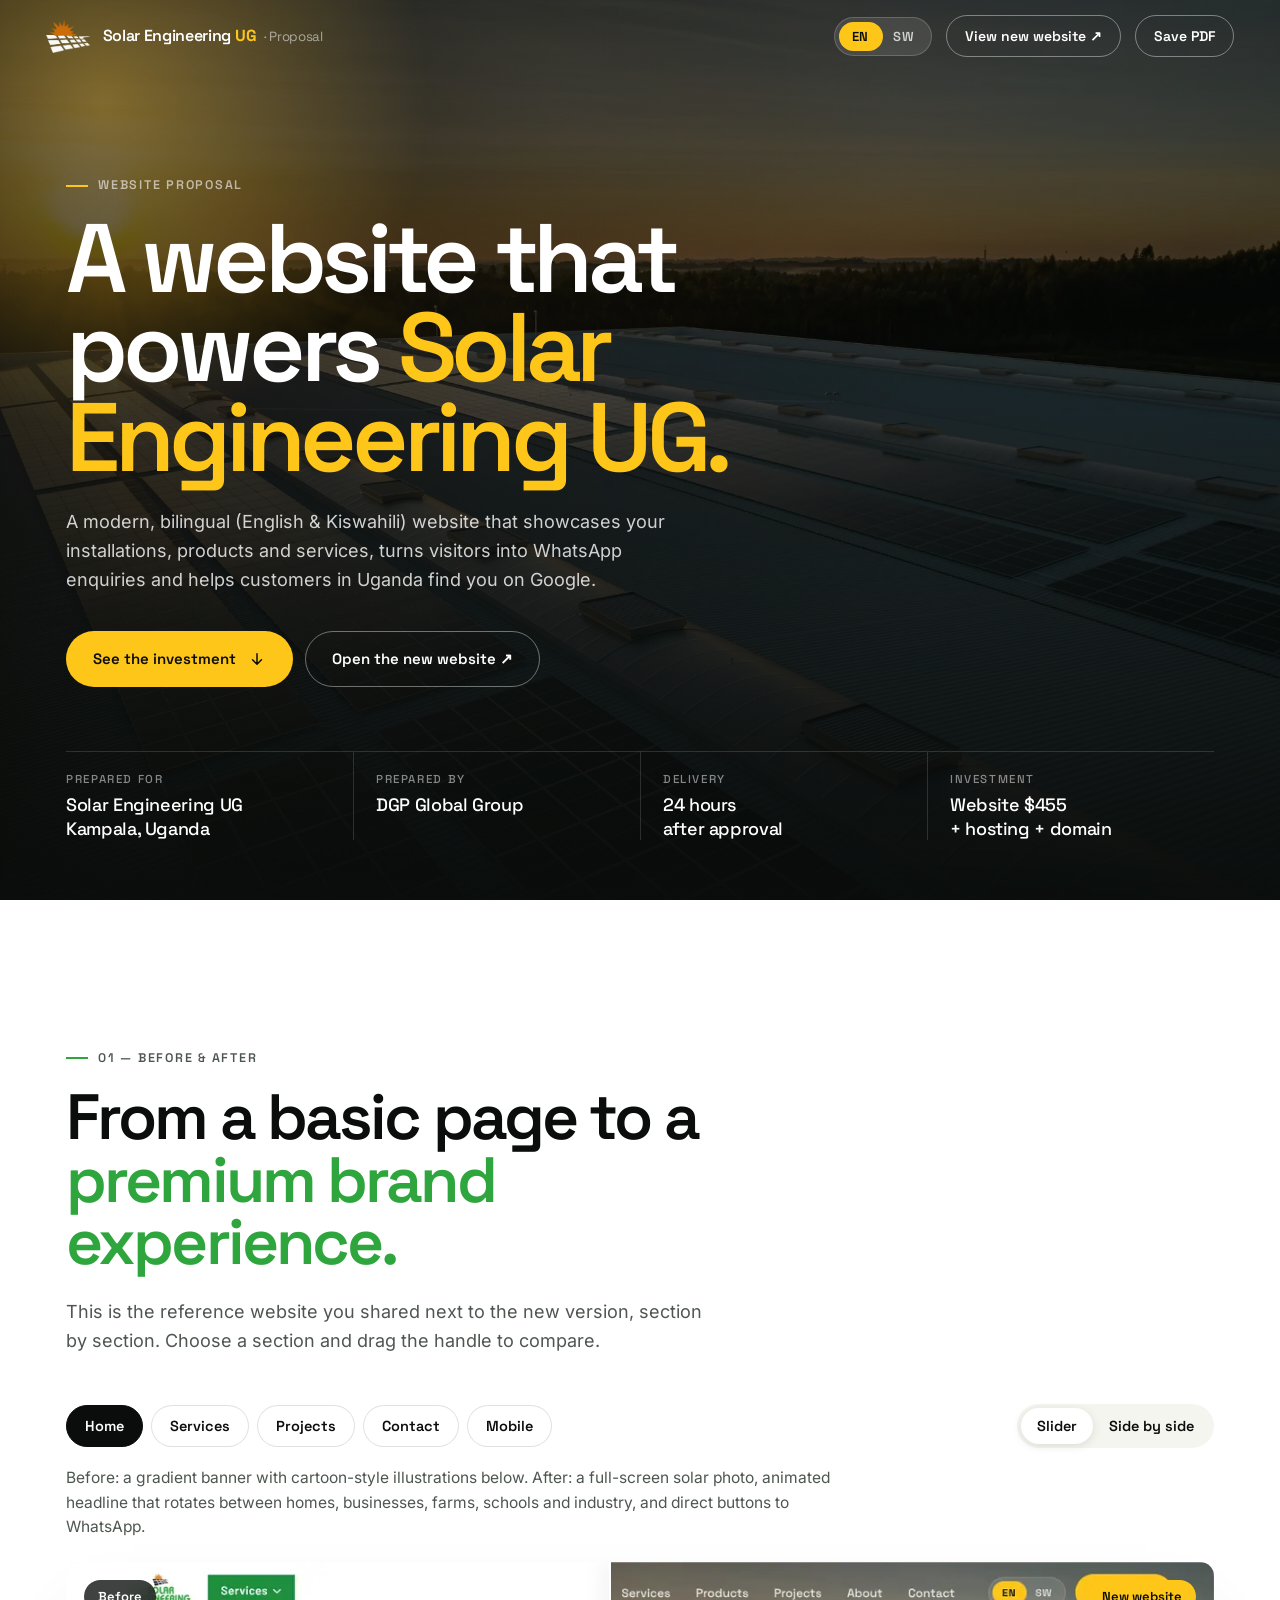
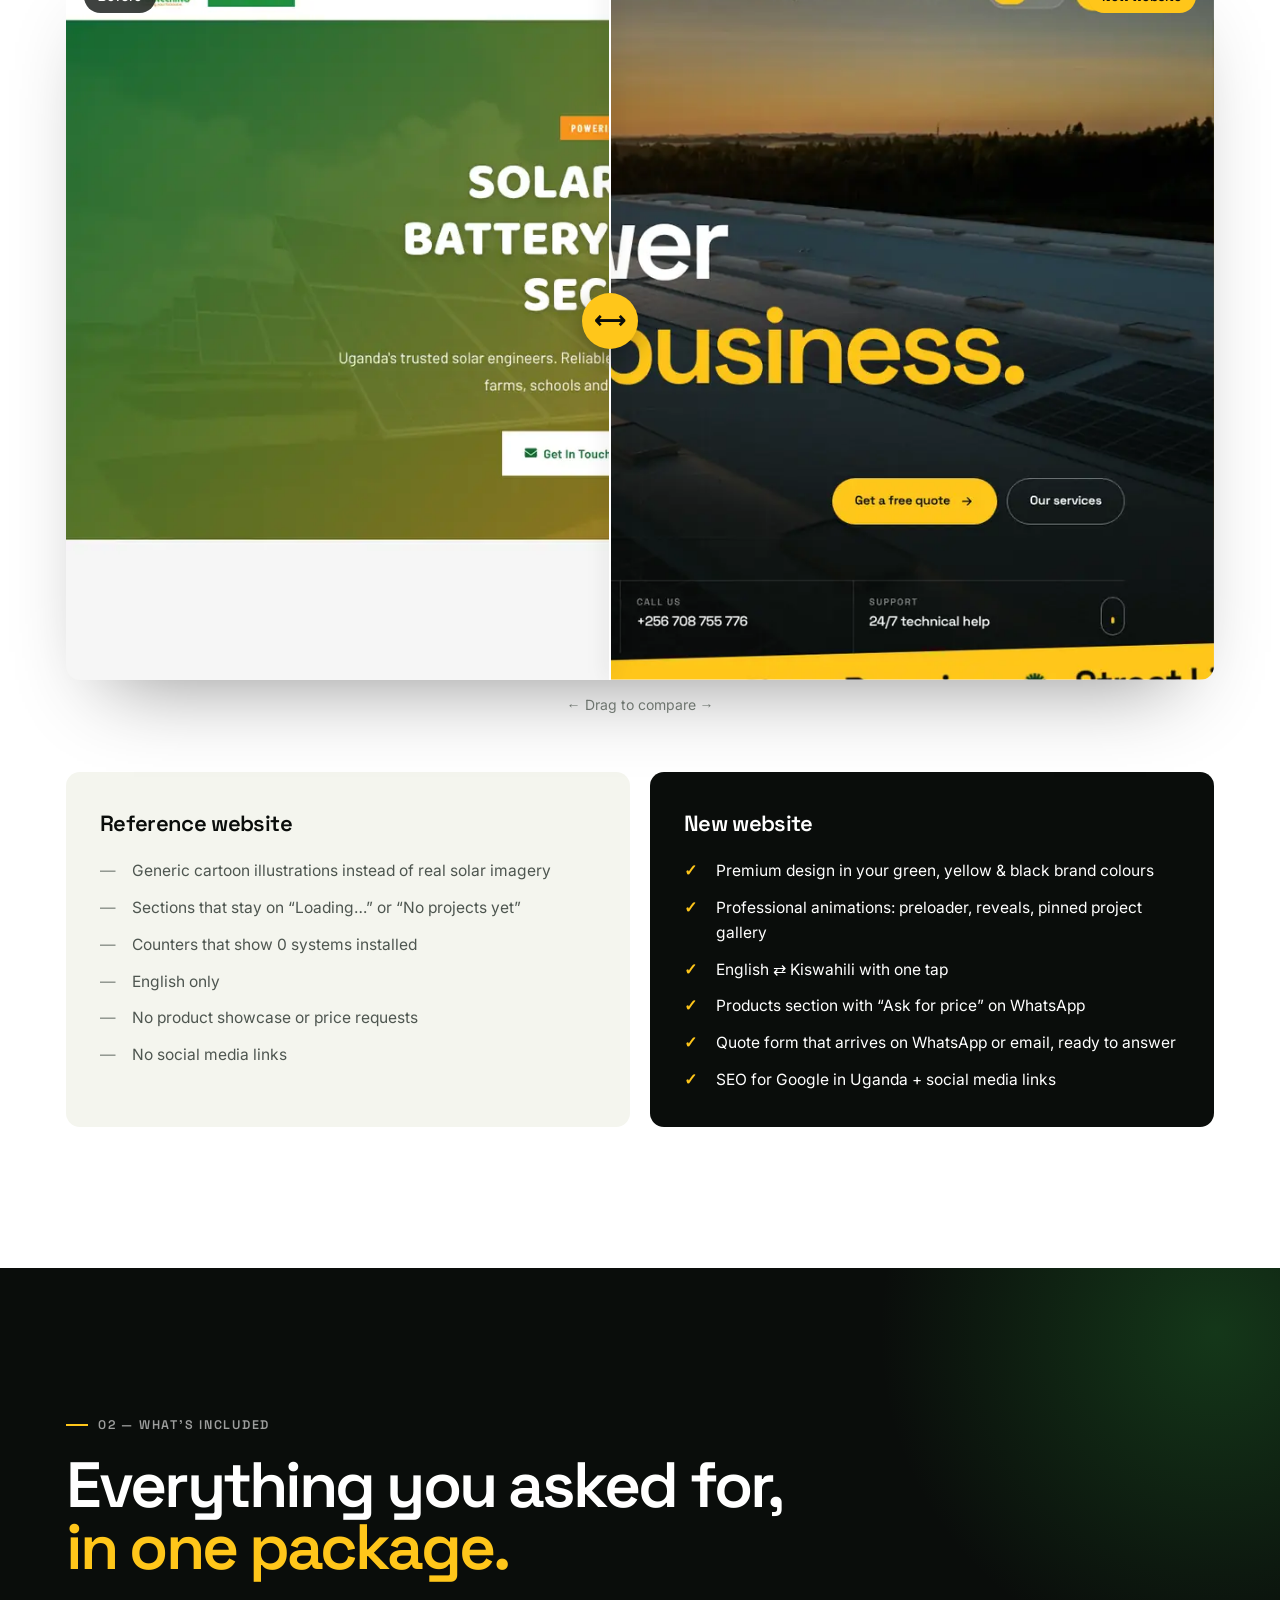
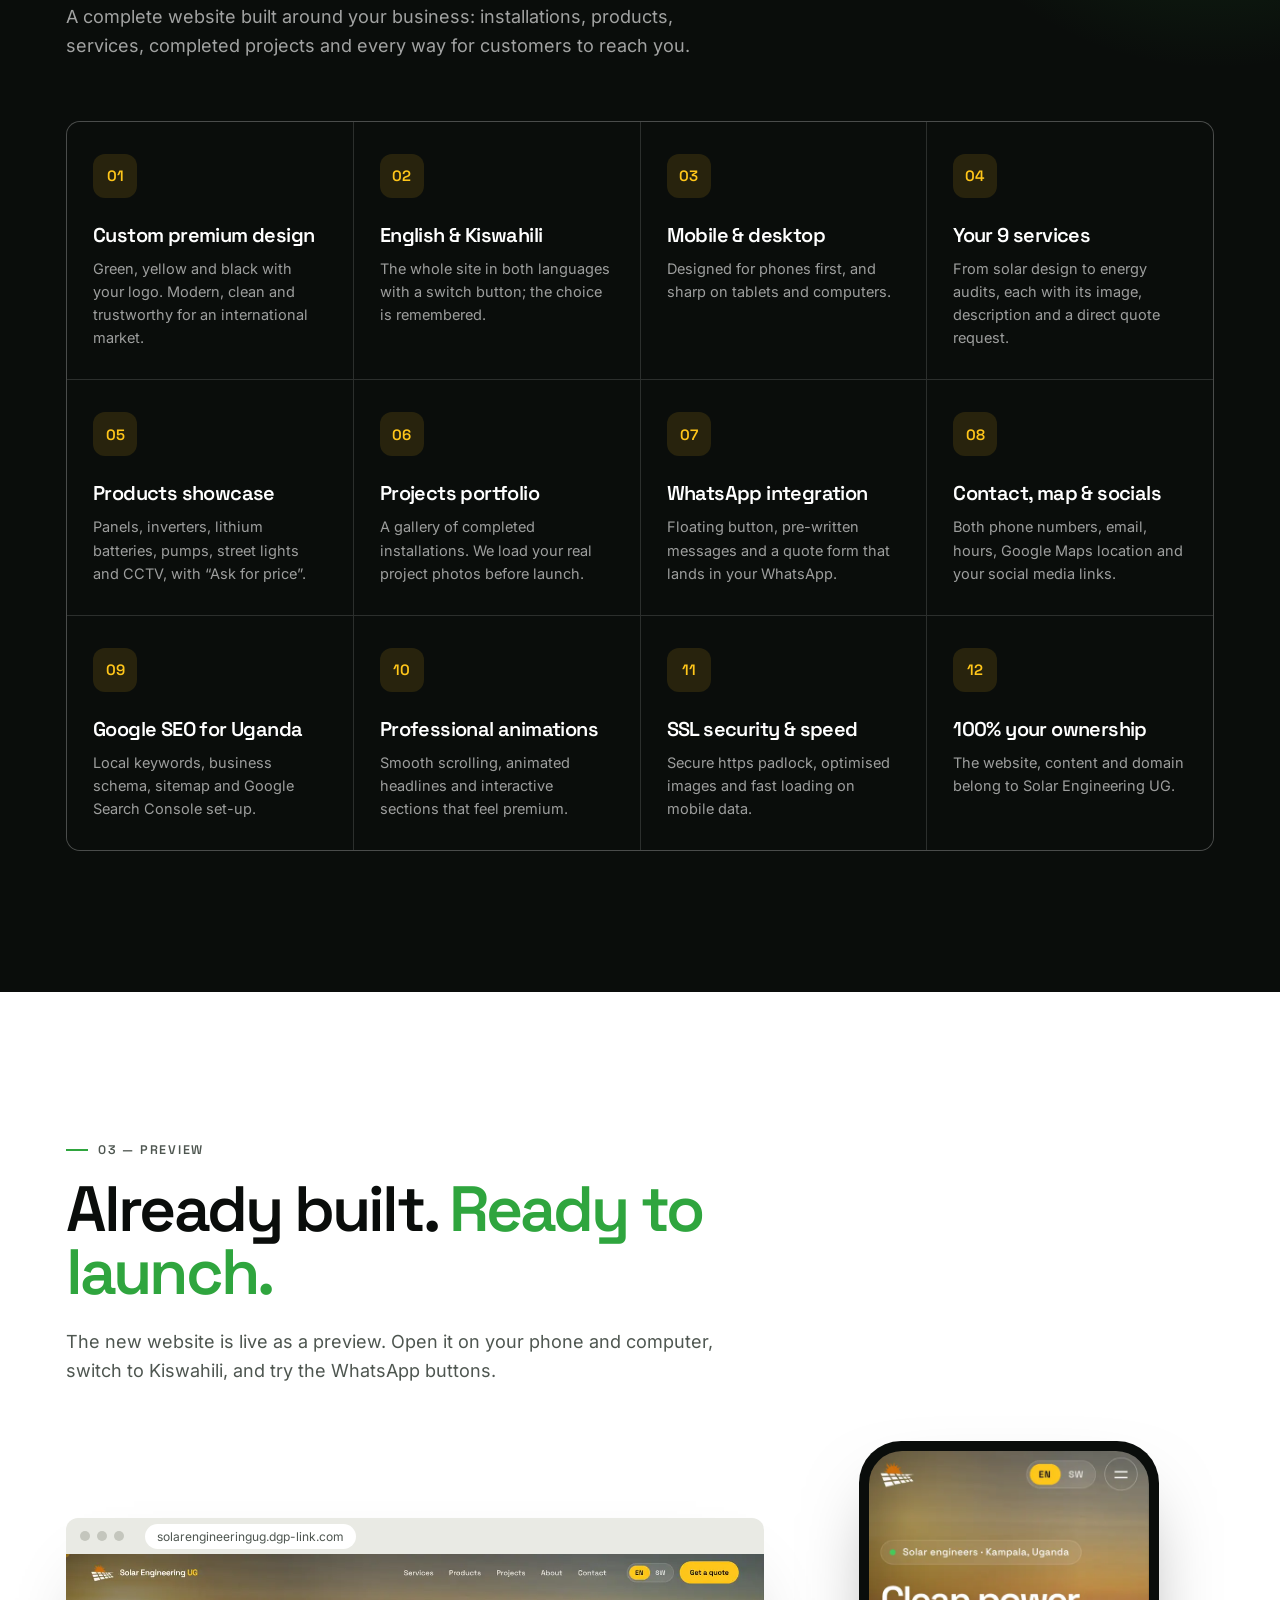
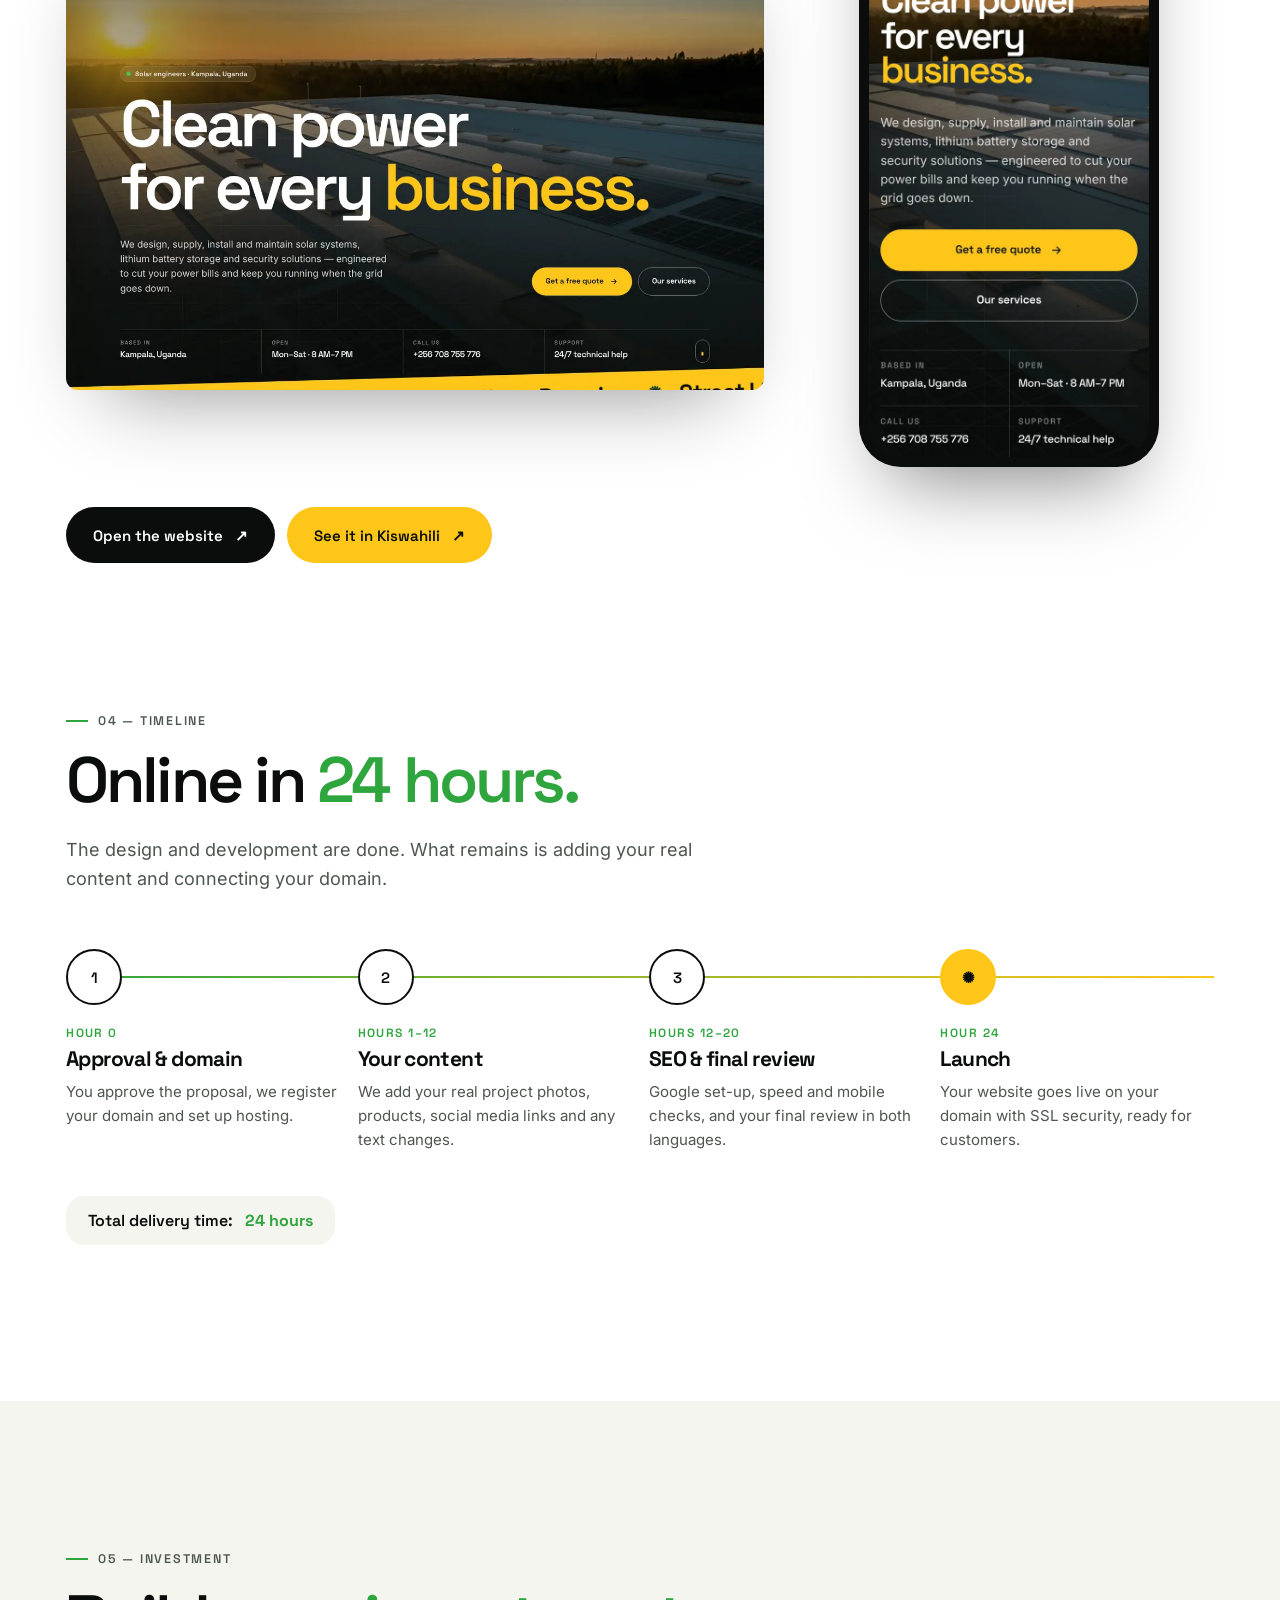
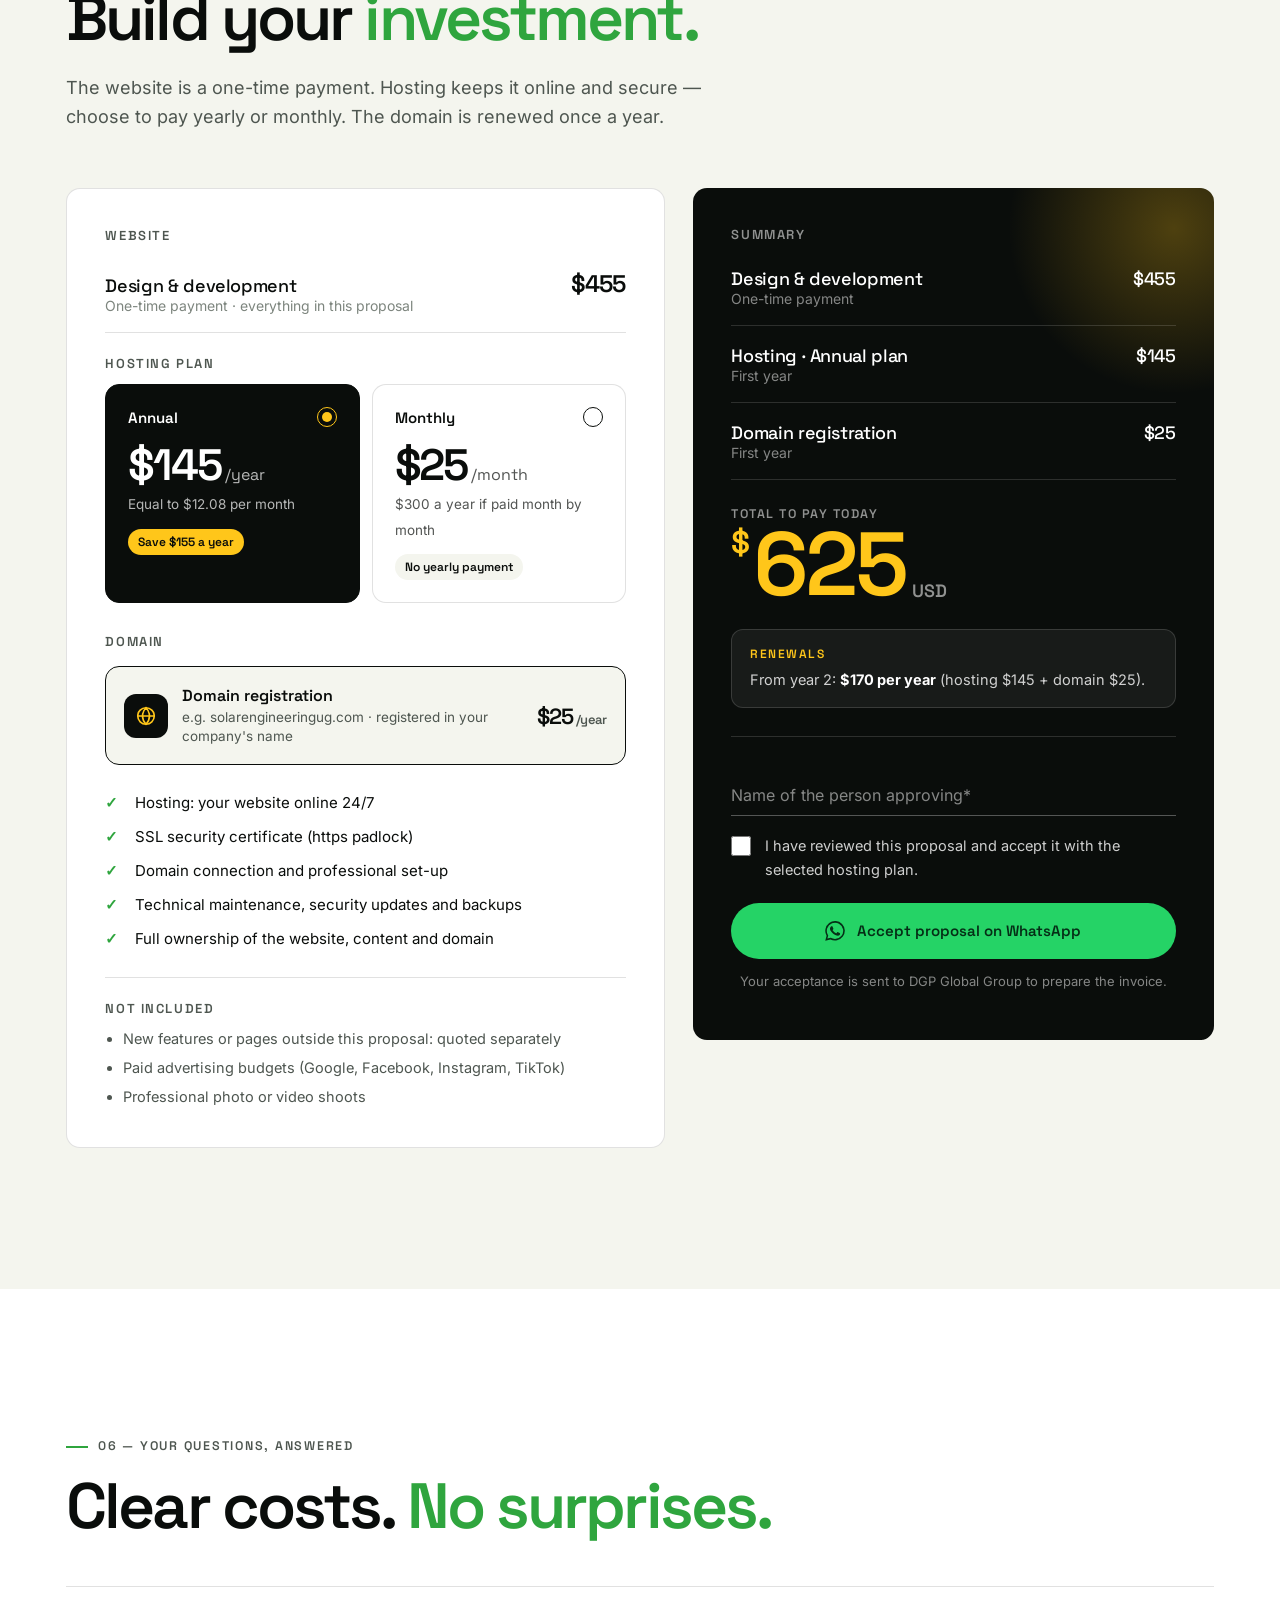
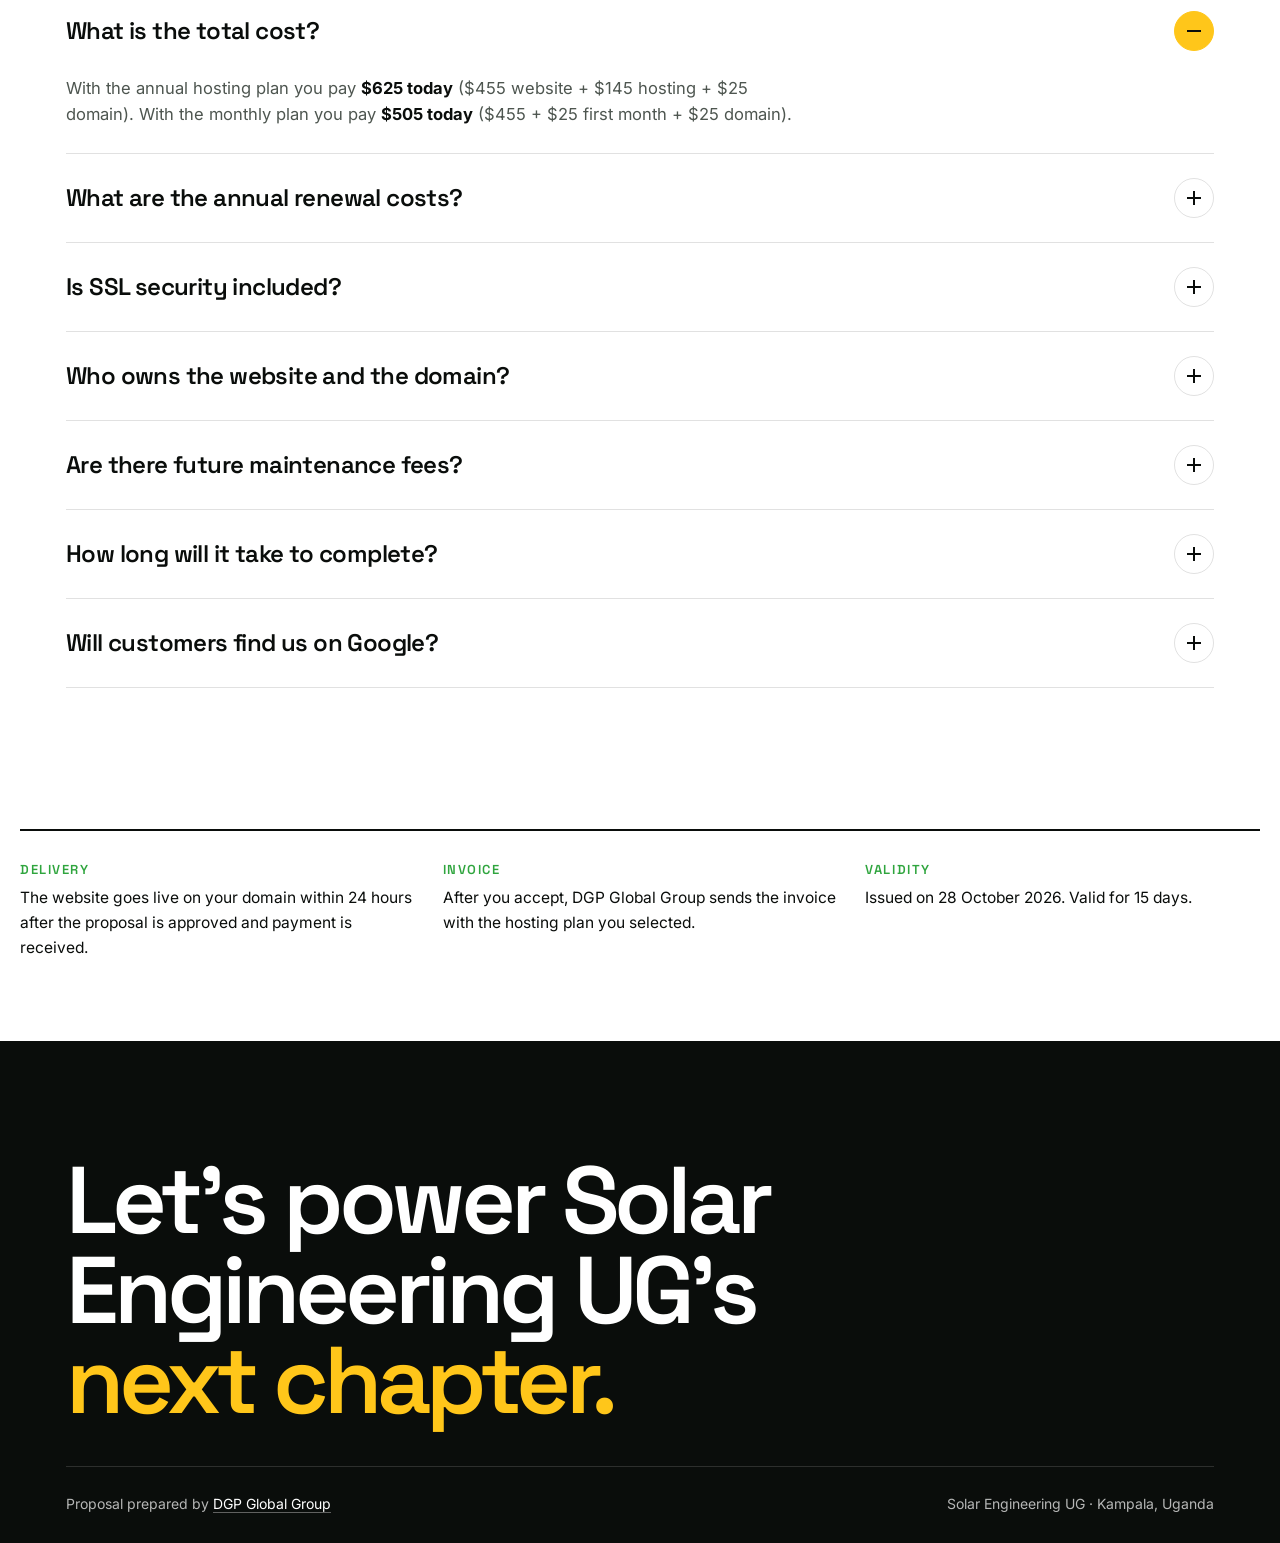
==== commit 11639a06: "Proposal: website ready in 24 hours Update delivery time, timeline steps, FAQ and terms in English a" ====
--- a/propuesta/index.html
+++ b/propuesta/index.html
@@ -375,7 +375,7 @@
       <div class="meta" data-in style="--d:.55s">
         <div><small data-i18n="m.for">Prepared for</small><strong>Solar Engineering UG<br />Kampala, Uganda</strong></div>
         <div><small data-i18n="m.by">Prepared by</small><strong>DGP Global Group</strong></div>
-        <div><small data-i18n="m.time">Delivery</small><strong data-i18n="m.timev">7 business days<br />after approval</strong></div>
+        <div><small data-i18n="m.time">Delivery</small><strong data-i18n="m.timev">24 hours<br />after approval</strong></div>
         <div><small data-i18n="m.inv">Investment</small><strong data-i18n="m.invv">Website $455<br />+ hosting + domain</strong></div>
       </div>
     </div>
@@ -499,15 +499,15 @@
   <section id="timeline" style="padding-top: 0">
     <div class="container">
       <p class="label rv"><span data-i18n="tl.label">04 — Timeline</span></p>
-      <h2 class="h2 rv" data-i18n="tl.title">Online in <em>7 business days.</em></h2>
+      <h2 class="h2 rv" data-i18n="tl.title">Online in <em>24 hours.</em></h2>
       <p class="sub rv" data-i18n="tl.sub">The design and development are done. What remains is adding your real content and connecting your domain.</p>
       <ol class="tl rv">
-        <li><span class="tl__dot">1</span><small data-i18n="tl.d1">Day 1</small><h3 data-i18n="tl.1t">Approval &amp; domain</h3><p data-i18n="tl.1p">You approve the proposal, we register your domain and set up hosting.</p></li>
-        <li><span class="tl__dot">2</span><small data-i18n="tl.d2">Days 2–4</small><h3 data-i18n="tl.2t">Your content</h3><p data-i18n="tl.2p">We add your real project photos, products, social media links and any text changes.</p></li>
-        <li><span class="tl__dot">3</span><small data-i18n="tl.d3">Days 5–6</small><h3 data-i18n="tl.3t">SEO &amp; final review</h3><p data-i18n="tl.3p">Google set-up, speed and mobile checks, and your final review in both languages.</p></li>
-        <li><span class="tl__dot">✺</span><small data-i18n="tl.d4">Day 7</small><h3 data-i18n="tl.4t">Launch</h3><p data-i18n="tl.4p">Your website goes live on your domain with SSL security, ready for customers.</p></li>
+        <li><span class="tl__dot">1</span><small data-i18n="tl.d1">Hour 0</small><h3 data-i18n="tl.1t">Approval &amp; domain</h3><p data-i18n="tl.1p">You approve the proposal, we register your domain and set up hosting.</p></li>
+        <li><span class="tl__dot">2</span><small data-i18n="tl.d2">Hours 1–12</small><h3 data-i18n="tl.2t">Your content</h3><p data-i18n="tl.2p">We add your real project photos, products, social media links and any text changes.</p></li>
+        <li><span class="tl__dot">3</span><small data-i18n="tl.d3">Hours 12–20</small><h3 data-i18n="tl.3t">SEO &amp; final review</h3><p data-i18n="tl.3p">Google set-up, speed and mobile checks, and your final review in both languages.</p></li>
+        <li><span class="tl__dot">✺</span><small data-i18n="tl.d4">Hour 24</small><h3 data-i18n="tl.4t">Launch</h3><p data-i18n="tl.4p">Your website goes live on your domain with SSL security, ready for customers.</p></li>
       </ol>
-      <p class="tl__total rv"><span data-i18n="tl.total">Total delivery time:</span> <b data-i18n="tl.totalv">7 business days</b></p>
+      <p class="tl__total rv"><span data-i18n="tl.total">Total delivery time:</span> <b data-i18n="tl.totalv">24 hours</b></p>
     </div>
   </section>
 
@@ -630,7 +630,7 @@
         </details>
         <details>
           <summary><span data-i18n="q6">How long will it take to complete?</span><i aria-hidden="true"></i></summary>
-          <div class="faq__a"><p data-i18n="a6"><strong>7 business days</strong> after approval and payment. The design is already built, so we only need your real photos, social media links and final text.</p></div>
+          <div class="faq__a"><p data-i18n="a6"><strong>24 hours</strong> after approval and payment. The design is already built, so we only need your real photos, social media links and final text.</p></div>
         </details>
         <details>
           <summary><span data-i18n="q7">Will customers find us on Google?</span><i aria-hidden="true"></i></summary>
@@ -643,7 +643,7 @@
   <!-- ============ TERMS ============ -->
   <div class="terms container">
     <div class="terms__grid">
-      <div class="rv"><h4 data-i18n="t1.t">Delivery</h4><p data-i18n="t1.p">The website goes live on your domain within 7 business days after the proposal is approved and payment is received.</p></div>
+      <div class="rv"><h4 data-i18n="t1.t">Delivery</h4><p data-i18n="t1.p">The website goes live on your domain within 24 hours after the proposal is approved and payment is received.</p></div>
       <div class="rv" style="--d:.05s"><h4 data-i18n="t2.t">Invoice</h4><p data-i18n="t2.p">After you accept, DGP Global Group sends the invoice with the hosting plan you selected.</p></div>
       <div class="rv" style="--d:.1s"><h4 data-i18n="t3.t">Validity</h4><p data-i18n="t3.p">Issued on 28 October 2026. Valid for 15 days.</p></div>
     </div>
@@ -687,7 +687,7 @@
       "m.for": "Imeandaliwa kwa",
       "m.by": "Imeandaliwa na",
       "m.time": "Muda wa kukabidhi",
-      "m.timev": "Siku 7 za kazi<br />baada ya kuidhinisha",
+      "m.timev": "Saa 24<br />baada ya kuidhinisha",
       "m.inv": "Uwekezaji",
       "m.invv": "Tovuti $455<br />+ hosting + domain",
 
@@ -754,22 +754,22 @@
       "pv.sw": "Ione kwa Kiswahili",
 
       "tl.label": "04 — Ratiba",
-      "tl.title": "Hewani ndani ya <em>siku 7 za kazi.</em>",
+      "tl.title": "Hewani ndani ya <em>saa 24.</em>",
       "tl.sub": "Usanifu na utengenezaji vimekamilika. Kilichobaki ni kuweka maudhui yenu halisi na kuunganisha domain yenu.",
-      "tl.d1": "Siku 1",
+      "tl.d1": "Saa 0",
       "tl.1t": "Kuidhinisha na domain",
       "tl.1p": "Mnaidhinisha pendekezo, tunasajili domain yenu na kuandaa hosting.",
-      "tl.d2": "Siku 2–4",
+      "tl.d2": "Saa 1–12",
       "tl.2t": "Maudhui yenu",
       "tl.2p": "Tunaweka picha zenu halisi za miradi, bidhaa, viungo vya mitandao ya kijamii na mabadiliko yoyote ya maandishi.",
-      "tl.d3": "Siku 5–6",
+      "tl.d3": "Saa 12–20",
       "tl.3t": "SEO na ukaguzi wa mwisho",
       "tl.3p": "Kuweka Google, ukaguzi wa kasi na simu, na ukaguzi wenu wa mwisho kwa lugha zote mbili.",
-      "tl.d4": "Siku 7",
+      "tl.d4": "Saa 24",
       "tl.4t": "Uzinduzi",
       "tl.4p": "Tovuti yenu inaingia hewani kwenye domain yenu ikiwa na usalama wa SSL, tayari kwa wateja.",
       "tl.total": "Jumla ya muda wa kukabidhi:",
-      "tl.totalv": "siku 7 za kazi",
+      "tl.totalv": "saa 24",
 
       "pr.label": "05 — Uwekezaji",
       "pr.title": "Panga <em>uwekezaji wako.</em>",
@@ -821,12 +821,12 @@
       "q5": "Je, kuna ada za matengenezo baadaye?",
       "a5": "Hakuna ada tofauti ya matengenezo. Matengenezo ya kiufundi, masasisho ya usalama na nakala rudufu yamejumuishwa katika mpango wa hosting. Kurasa au vipengele vipya hupewa bei kando, endapo tu mtaviomba.",
       "q6": "Itachukua muda gani kukamilika?",
-      "a6": "<strong>Siku 7 za kazi</strong> baada ya kuidhinisha na kulipa. Muundo tayari umejengwa, kwa hivyo tunahitaji tu picha zenu halisi, viungo vya mitandao ya kijamii na maandishi ya mwisho.",
+      "a6": "<strong>Saa 24</strong> baada ya kuidhinisha na kulipa. Muundo tayari umejengwa, kwa hivyo tunahitaji tu picha zenu halisi, viungo vya mitandao ya kijamii na maandishi ya mwisho.",
       "q7": "Je, wateja watatupata kwenye Google?",
       "a7": "Tovuti imeboreshwa kwa utafutaji kama “solar installation Kampala” au “lithium batteries Uganda”: vichwa vya kurasa, maelezo, taarifa za biashara kwa Google, sitemap na kuweka Google Search Console. Nafasi kwenye Google huimarika kadiri muda unavyokwenda kwa maudhui halisi na maoni ya wateja.",
 
       "t1.t": "Kukabidhi",
-      "t1.p": "Tovuti inaingia hewani kwenye domain yenu ndani ya siku 7 za kazi baada ya pendekezo kuidhinishwa na malipo kupokelewa.",
+      "t1.p": "Tovuti inaingia hewani kwenye domain yenu ndani ya saa 24 baada ya pendekezo kuidhinishwa na malipo kupokelewa.",
       "t2.t": "Ankara",
       "t2.p": "Baada ya kukubali, DGP Global Group inawatumia ankara yenye mpango wa hosting mliouchagua.",
       "t3.t": "Muda wa uhalali",
